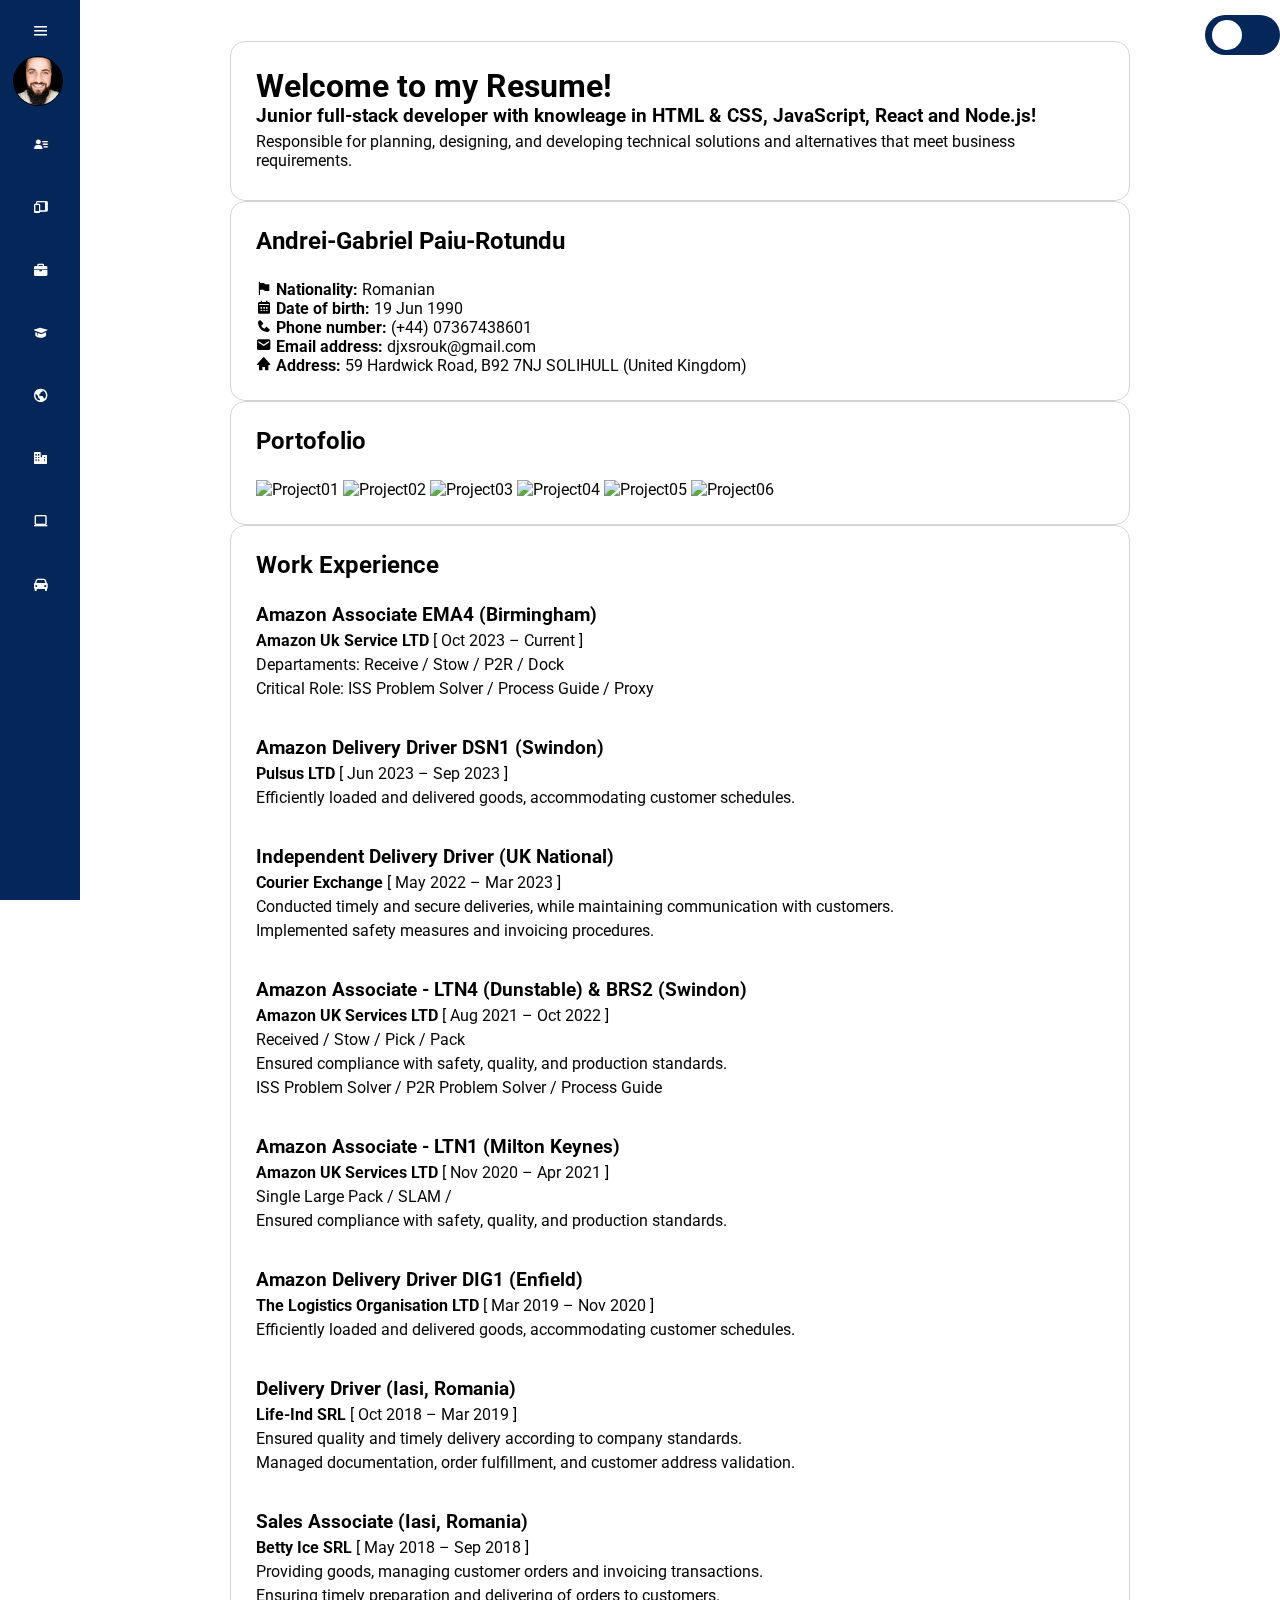
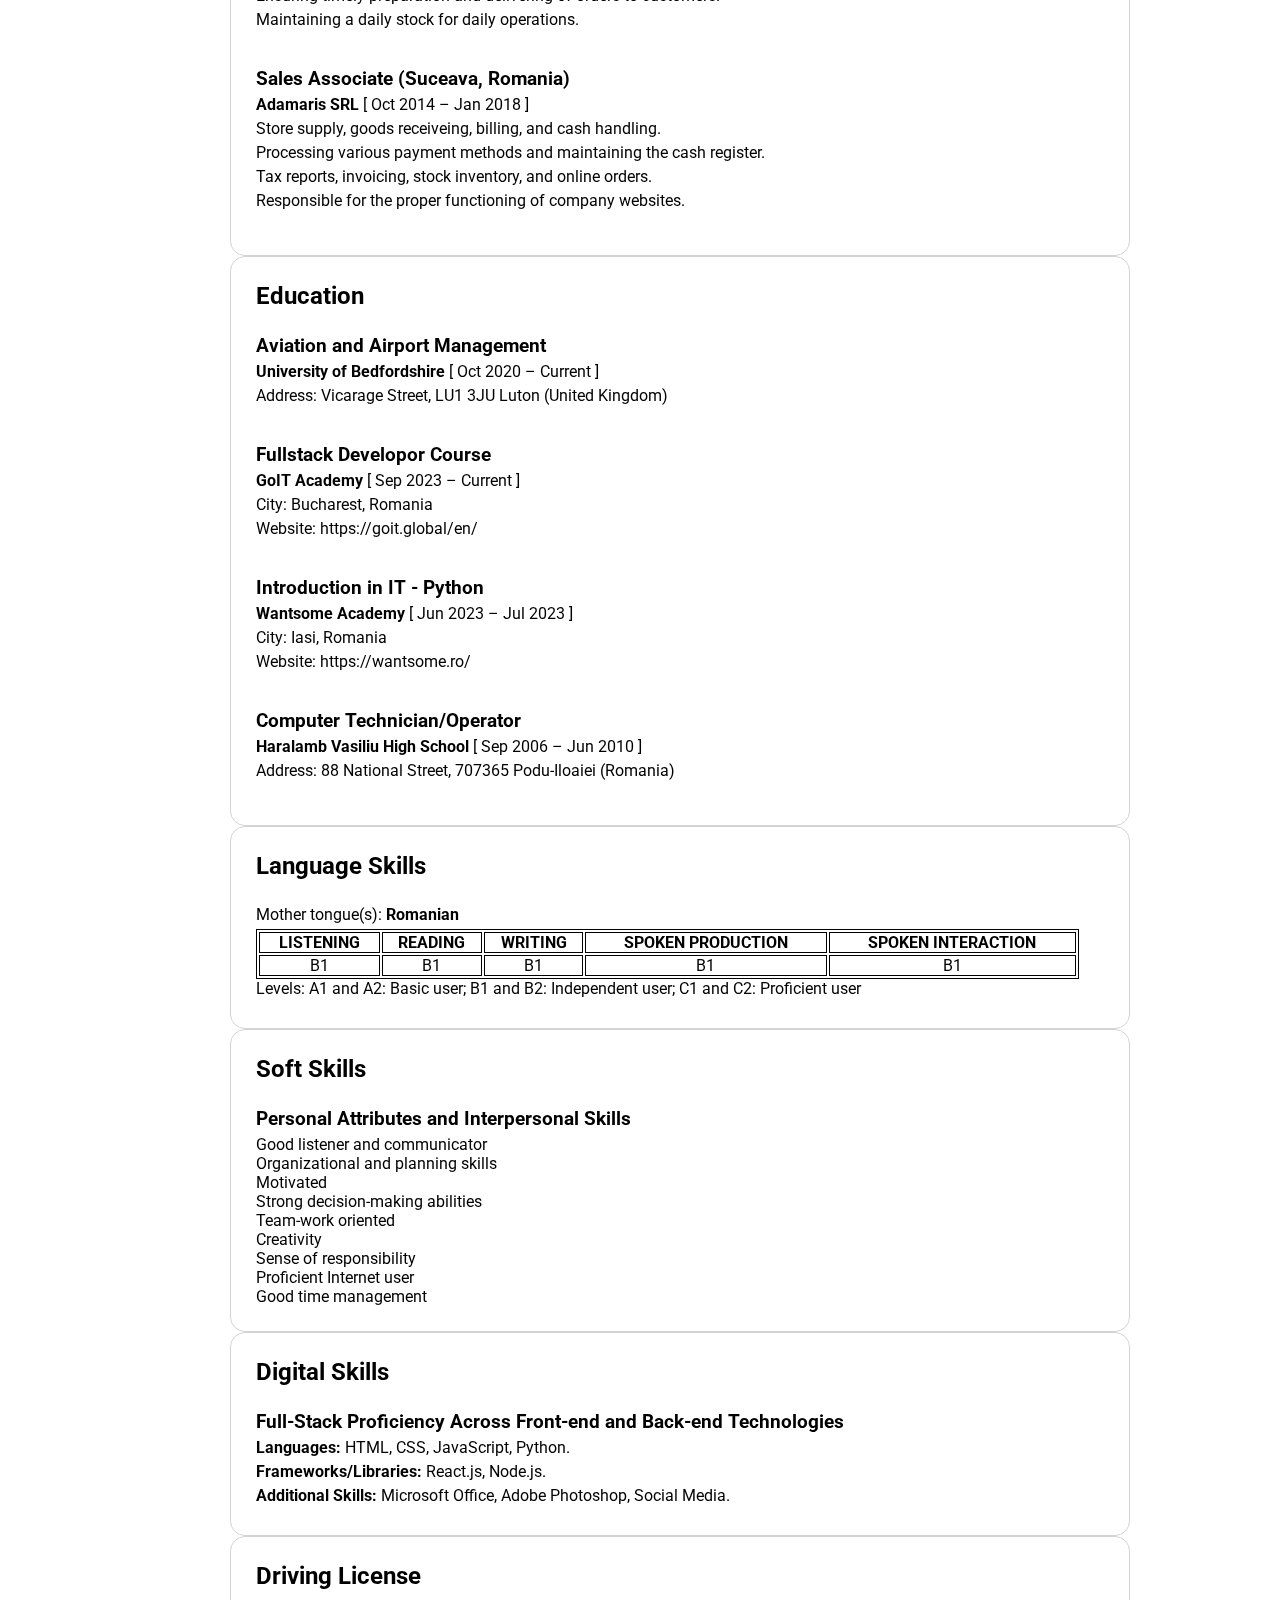
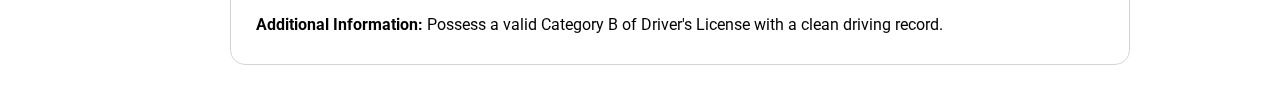
==== index.html @ e992b5bf "update font family" ====
<!DOCTYPE html>
<html lang="en">
  <head>
    <meta charset="UTF-8" />
    <meta name="viewport" content="width=device-width, initial-scale=1.0" />
    <title>Resume</title>
    <link rel="preconnect" href="https://fonts.googleapis.com">
    <link rel="preconnect" href="https://fonts.gstatic.com" crossorigin>
    <link href="https://fonts.googleapis.com/css2?family=Roboto:ital,wght@0,100;0,300;0,400;0,500;0,700;0,900;1,100;1,300;1,400;1,500;1,700;1,900&display=swap" rel="stylesheet">
    <link rel="stylesheet" href="css/style.css" />
    <link
      rel="stylesheet"
      href="https://unpkg.com/boxicons@2.1.4/css/boxicons.min.css"
    />
  </head>
  <body>
    <div class="sidebar">
      <div class="top">
        <div class="logo">
          <i class="bx bxs-registered"></i>
          <span class="bold">Resume</span>
        </div>
        <i class="bx bx-menu" id="btn"></i>
      </div>
      <div class="user">
        <img src="img/user.JPG" alt="userimage" class="user-img" />
        <span class="user-detail">
          <p class="bold">Andrei-Gabriel</p>
          <p class="bold">Paiu-Rotundu</p>
          <p>Fullstack Junior</p>
        </span>
      </div>
      <ul>
        <li>
          <a href="#">
            <i class="bx bxs-user-detail"></i>
            <span class="nav-item">About me</span>
          </a>
          <span class="tooltip">About me</span>
        </li>
        <li>
          <a href="#">
            <i class="bx bxs-devices"></i>
            <span class="nav-item">Projects</span>
          </a>
          <span class="tooltip">Projects</span>
        </li>
        <li>
          <a href="#">
            <i class="bx bxs-briefcase"></i>
            <span class="nav-item">Work Experience</span>
          </a>
          <span class="tooltip">Work Experience</span>
        </li>
        <li>
          <a href="#">
            <i class="bx bxs-graduation"></i>
            <span class="nav-item">Education</span>
          </a>
          <span class="tooltip">Education</span>
        </li>
        <li>
          <a href="#">
            <i class="bx bx-world"></i>
            <span class="nav-item">Language Skills</span>
          </a>
          <span class="tooltip">Language Skills</span>
        </li>
        <li>
          <a href="#">
            <i class="bx bxs-business"></i>
            <span class="nav-item">Soft Skills</span>
          </a>
          <span class="tooltip">Soft Skills</span>
        </li>
        <li>
          <a href="#">
            <i class="bx bx-laptop"></i>
            <span class="nav-item">Digital Skills</span>
          </a>
          <span class="tooltip">Digital Skills</span>
        </li>
        <li>
          <a href="#">
            <i class="bx bxs-car"></i>
            <span class="nav-item">Driving License</span>
          </a>
          <span class="tooltip">Driving License</span>
        </li>
      </ul>
    </div>
    <div class="main-content">
      <div class="container">
        <input type="checkbox" id="toggle" />
        <div class="chld-container">
          <h1>Welcome to my Resume!</h1>
          <h3>
            Junior full-stack developer with knowleage in HTML & CSS,
            JavaScript, React and Node.js!
          </h3>
          <p>
            Responsible for planning, designing, and developing technical
            solutions and alternatives that meet business requirements.
          </p>
        </div>
        <div class="chld-container">
          <h2>Andrei-Gabriel Paiu-Rotundu</h2>
          <ul>
            <li>
              <i class="bx bxs-flag-alt"></i>
              <span><strong>Nationality:</strong> Romanian</span>
            </li>
            <li>
              <i class="bx bxs-calendar"></i>
              <span><strong>Date of birth:</strong> 19 Jun 1990</span>
            </li>
            <li>
              <i class="bx bxs-phone"></i>
              <span><strong>Phone number:</strong> (+44) 07367438601</span>
            </li>
            <li>
              <i class="bx bxs-envelope"></i>
              <span><strong>Email address:</strong> djxsrouk@gmail.com</span>
            </li>
            <li>
              <i class="bx bxs-home"></i>
              <span>
                <strong>Address:</strong> 59 Hardwick Road, B92 7NJ SOLIHULL
                (United Kingdom)
              </span>
            </li>
          </ul>
        </div>
        <div class="chld-container">
          <h2>Portofolio</h2>
          <img src="" alt="Project01" />
          <img src="" alt="Project02" />
          <img src="" alt="Project03" />
          <img src="" alt="Project04" />
          <img src="" alt="Project05" />
          <img src="" alt="Project06" />
        </div>
        <div class="chld-container">
          <h2>Work Experience</h2>
          <div>
            <h3>Amazon Associate EMA4 (Birmingham)</h3>
            <p><strong>Amazon Uk Service LTD</strong> [ Oct 2023 – Current ]</p>
            <p>Departaments: Receive / Stow / P2R / Dock</p>
            <p>Critical Role: ISS Problem Solver / Process Guide / Proxy</p>
            <br />
          </div>
          <div>
            <h3>Amazon Delivery Driver DSN1 (Swindon)</h3>
            <p><strong>Pulsus LTD</strong> [ Jun 2023 – Sep 2023 ]</p>
            <p>
              Efficiently loaded and delivered goods, accommodating customer
              schedules.
            </p>
            <br />
          </div>
          <div>
            <h3>Independent Delivery Driver (UK National)</h3>
            <p><strong>Courier Exchange</strong> [ May 2022 – Mar 2023 ]</p>
            <p>
              Conducted timely and secure deliveries, while maintaining
              communication with customers.
            </p>
            <p>Implemented safety measures and invoicing procedures.</p>
            <br />
          </div>
          <div>
            <h3>Amazon Associate - LTN4 (Dunstable) & BRS2 (Swindon)</h3>
            <p>
              <strong>Amazon UK Services LTD</strong> [ Aug 2021 – Oct 2022 ]
            </p>
            <p>Received / Stow / Pick / Pack</p>
            <p>
              Ensured compliance with safety, quality, and production standards.
            </p>
            <p>ISS Problem Solver / P2R Problem Solver / Process Guide</p>
            <br />
          </div>
          <div>
            <h3>Amazon Associate - LTN1 (Milton Keynes)</h3>
            <p>
              <strong>Amazon UK Services LTD</strong> [ Nov 2020 – Apr 2021 ]
            </p>
            <p>Single Large Pack / SLAM /</p>
            <p>
              Ensured compliance with safety, quality, and production standards.
            </p>
            <br />
          </div>
          <div>
            <h3>Amazon Delivery Driver DIG1 (Enfield)</h3>
            <p>
              <strong>The Logistics Organisation LTD</strong> [ Mar 2019 – Nov
              2020 ]
            </p>
            <p>
              Efficiently loaded and delivered goods, accommodating customer
              schedules.
            </p>
            <br />
          </div>
          <div>
            <h3>Delivery Driver (Iasi, Romania)</h3>
            <p><strong>Life-Ind SRL</strong> [ Oct 2018 – Mar 2019 ]</p>
            <p>
              Ensured quality and timely delivery according to company
              standards.
            </p>
            <p>
              Managed documentation, order fulfillment, and customer address
              validation.
            </p>
            <br />
          </div>
          <div>
            <h3>Sales Associate (Iasi, Romania)</h3>
            <p><strong>Betty Ice SRL</strong> [ May 2018 – Sep 2018 ]</p>
            <p>
              Providing goods, managing customer orders and invoicing
              transactions.
            </p>
            <p>
              Ensuring timely preparation and delivering of orders to customers.
            </p>
            <p>Maintaining a daily stock for daily operations.</p>
            <br />
          </div>
          <div>
            <h3>Sales Associate (Suceava, Romania)</h3>
            <p><strong>Adamaris SRL</strong> [ Oct 2014 – Jan 2018 ]</p>
            <p>Store supply, goods receiveing, billing, and cash handling.</p>
            <p>
              Processing various payment methods and maintaining the cash
              register.
            </p>
            <p>Tax reports, invoicing, stock inventory, and online orders.</p>
            <p>Responsible for the proper functioning of company websites.</p>
          </div>
        </div>
        <div class="chld-container">
          <h2>Education</h2>
          <div>
            <h3>Aviation and Airport Management</h3>
            <p><strong>University of Bedfordshire</strong> [ Oct 2020 – Current ]</p>
            <p>Address: Vicarage Street, LU1 3JU Luton (United Kingdom)</p>
            <br />
        </div>
        <div>
            <h3>Fullstack Developor Course</h3>
            <p><strong>GoIT Academy</strong> [ Sep 2023 – Current ]</p>
            <p>City: Bucharest, Romania</p>
            <p>Website: https://goit.global/en/ </p>
            <br />
        </div>
        <div>
            <h3>Introduction in IT - Python</h3>
            <p><strong>Wantsome Academy</strong> [ Jun 2023 – Jul 2023 ]</p>
            <p>City: Iasi, Romania</p>
            <p>Website: https://wantsome.ro/ </p>
            <br />
        </div>
        <div>
            <h3>Computer Technician/Operator</h3>
            <p><strong>Haralamb Vasiliu High School</strong> [ Sep 2006 – Jun 2010 ]</p>
            <p>Address: 88 National Street, 707365 Podu-Iloaiei (Romania)</p>
        </div>
      </div>
      <div class="chld-container">
        <h2>Language Skills</h2>
        <p>Mother tongue(s): <strong>Romanian</strong></p>
        <table>
          <tr>
            <th>LISTENING</th>
            <th>READING</th>
            <th>WRITING</th>
            <th>SPOKEN PRODUCTION</th>
            <th>SPOKEN INTERACTION</th>
          </tr>
          <tr>
            <td>B1</td>
            <td>B1</td>
            <td>B1</td>
            <td>B1</td>
            <td>B1</td>
          </tr>
        </table>
        <p>Levels: A1 and A2: Basic user; B1 and B2: Independent user; C1 and C2: Proficient user</p>
      </div>
      <div class="chld-container">
        <h2>Soft Skills</h2>
        <h3>Personal Attributes and Interpersonal Skills</h3>
        <ul>
          <li>Good listener and communicator</li>
          <li>Organizational and planning skills</li>
          <li>Motivated</li>
          <li>Strong decision-making abilities</li>
          <li>Team-work oriented</li>
          <li>Creativity</li>
          <li>Sense of responsibility</li>
          <li>Proficient Internet user</li>
          <li>Good time management</li>
        </ul>
      </div>
      <div class="chld-container">
        <h2>Digital Skills</h2>
        <h3>Full-Stack Proficiency Across Front-end and Back-end Technologies</h3>
        <p><strong>Languages:</strong> HTML, CSS, JavaScript, Python.</p>
        <p><strong>Frameworks/Libraries:</strong> React.js, Node.js.</p>
        <p><strong>Additional Skills:</strong> Microsoft Office, Adobe Photoshop, Social Media.</p>
      </div>
      <div class="chld-container">
        <h2>Driving License</h2>
        <p><strong>Additional Information:</strong> Possess a valid Category B of Driver's License with a clean driving record.</p>
      </div>
    </div>
  </body>
  <script type="text/javascript" src="js/script.js"></script>
</html>
---- css/style.css ----
* {
    margin: 0;
    padding: 0;
    box-sizing: border-box;
    font-family: "Roboto", sans-serif;
}

body {
    background-color: #FFF;
}

#toggle {
    top: 15px;
    -webkit-appearance: none;
    appearance: none;
    height: 40px;
    width: 75px;
    background-color:#052659;
    position: absolute;
    right: 0;
    border-radius: 20px;
    outline: none;
    cursor: pointer;
}

#toggle:after {
    content: "";
    position: absolute;
    height: 30px;
    width: 30px;
    background-color: #FFF;
    top: 5px;
    left: 7px;
    border-radius: 50%;
}

.dark-theme {
    background-color: #021024;
    color: #052659;
}

.dark-theme #toggle {
    background-color:#FFF;
    color: #FFF;
}

.dark-theme #toggle:after {
    background-color: transparent;
    box-shadow: 10px 10px #021024;
    top: -4px;
    left: 30px;
}

.dark-theme .main-content {
    background-color: #021024;
    color: #FFF;
}

.user-img {
    width: 50px;
    height: 50px;
    border-radius: 100%;
    border: 1px solid #000;
}

.user-detail {
    display: flex;
    margin: 0;
    padding: 0;
}

.sidebar.active .user-detail {
    display:inline;
}


.sidebar {
    position: fixed;
    top: 0;
    left: 0;
    height: 100vh;
    width: 80px;
    background-color: #052659;
    padding: .4rem .8rem;
    transition: all 0.5s ease;
}

.sidebar.active~.main-content {
    left: 250px;
    width: calc(100% - 250px);
}

.sidebar.active {
    width: 250px;
}

.sidebar #btn {
    position: absolute;
    color: #FFF;
    top: .4rem;
    left: 50%;
    font-size: 1.2rem;
    line-height: 50px;
    transform: translateX(-50%);
    cursor: pointer;
}

.sidebar.active #btn {
    left: 90%;
}

.sidebar .top .logo {
    color: #FFF;
    display: flex;
    height: 50px;
    width: 100%;
    align-items: center;
    pointer-events: none;
    opacity: 0;
}

.sidebar.active .top .logo {
    opacity: 1;
}

.top .logo {
    font-size: 2rem;
    margin-right: 5px;
}

.user {
    display: flex;
    opacity: 1;
    margin-left: 1rem 0;
}

.user p {
    color: #FFF;
    opacity: 1;
    margin-left: 1rem;
}

.user-details {
    position: relative;
}

.bold {
    font-weight: 700;
}

.sidebar p {
    opacity: 0;
}

.sidebar.active p {
    opacity: 1;
}

.sidebar ul li {
    position: relative;
    list-style-type: none;
    height: 50px;
    width: 90%;
    margin: 0.8rem auto;
}

.sidebar ul li a {
    color: #FFF;
    display: flex;
    align-items: center;
    text-decoration: none;
    border-radius: 0.8rem;
}

.sidebar ul li a:hover {
    background-color: #FFF;
    color: #052659;
}

.sidebar ul li a i {
    min-width: 50px;
    text-align: center;
    height: 50px;
    border-radius: 12px;
    line-height: 50px;
}

.sidebar .nav-item {
    opacity: 0;
}

.sidebar.active .nav-item {
    opacity: 1;
}

.sidebar ul li .tooltip {
    position: absolute;
    top: 50%;
    transform: translate(80px, -50%);
    box-shadow: 0 0.5rem 0.8rem rgb(0, 0, 0, 0.2);
    border-radius: .6rem;
    padding: .4rem 1.2rem;
    line-height: 2rem;
    white-space: nowrap;
    z-index: 20;
    opacity: 0;
    text-align: left;
}

.sidebar ul li:hover .tooltip {
    opacity: 1;
    color: #000;
}

.dark-theme .sidebar ul li:hover .tooltip {
    opacity: 1;
    color: #FFF;
}

.sidebar.active ul li .tooltip {
    display: none;
}

.main-content {
    position: relative;
    
    min-height: 100vh;
    top: 0;
    left: 80px;
    transition: all 0.5s ease;
    width: calc(100% - 80px);
    padding: 1rem;
    color: #000;
}

.container {
    padding: 25px;    
}

.chld-container {
    border: 1px solid lightgray;
    border-radius: 15px;
    width: 900px;
    padding: 25px;
    margin: 0 auto;
}

.chld-container h2 {
    padding-bottom: 25px;
}

.chld-container h3 {
    padding-bottom: 5px;
}

.chld-container div {
    padding-bottom: 15px;
}

.chld-container p {
    padding-bottom: 5px;
}

table,
th,
td {
    border: 1px solid #000;
    width: calc(100% - 25px);
    text-align: center;
}

ul {
    list-style-type: none;
}
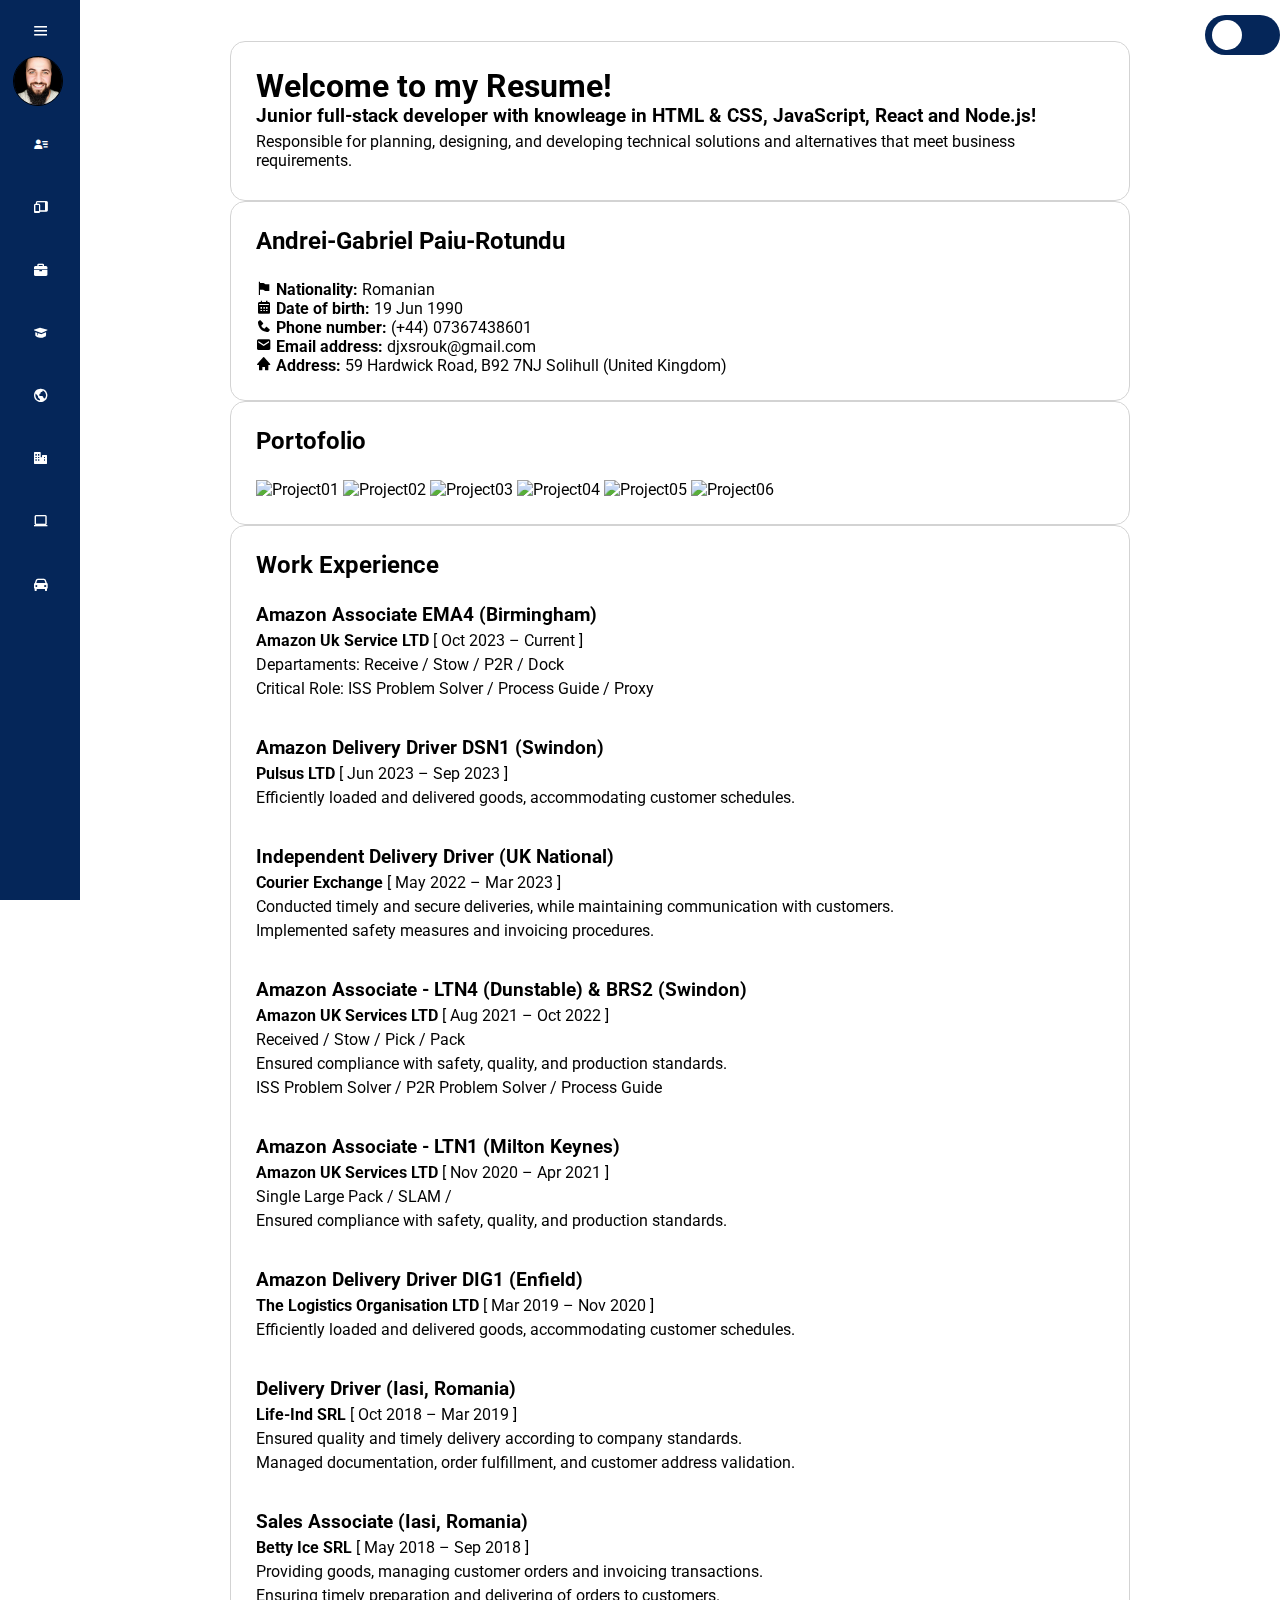
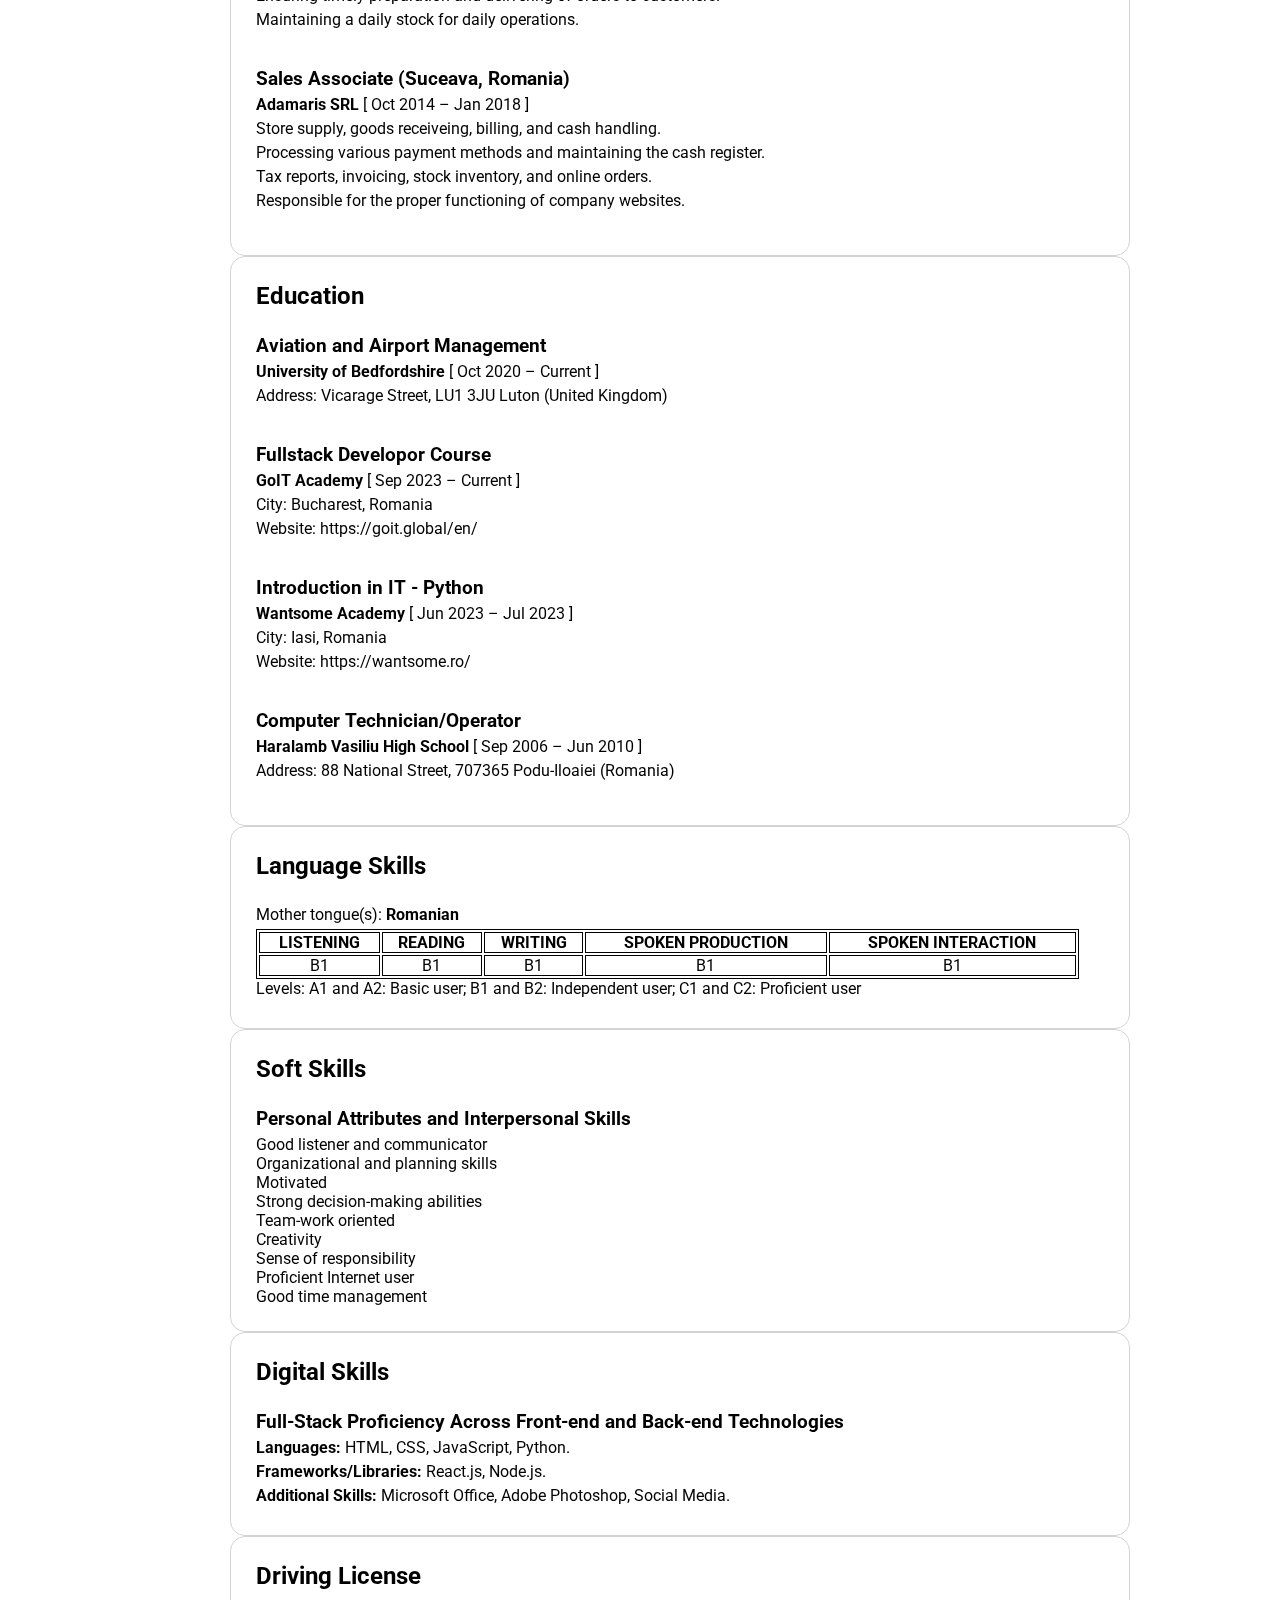
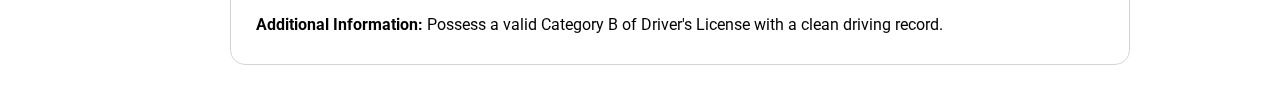
==== commit 34529eee: "update hometown" ====
--- a/index.html
+++ b/index.html
@@ -125,7 +125,7 @@
             <li>
               <i class="bx bxs-home"></i>
               <span>
-                <strong>Address:</strong> 59 Hardwick Road, B92 7NJ SOLIHULL
+                <strong>Address:</strong> 59 Hardwick Road, B92 7NJ Solihull
                 (United Kingdom)
               </span>
             </li>
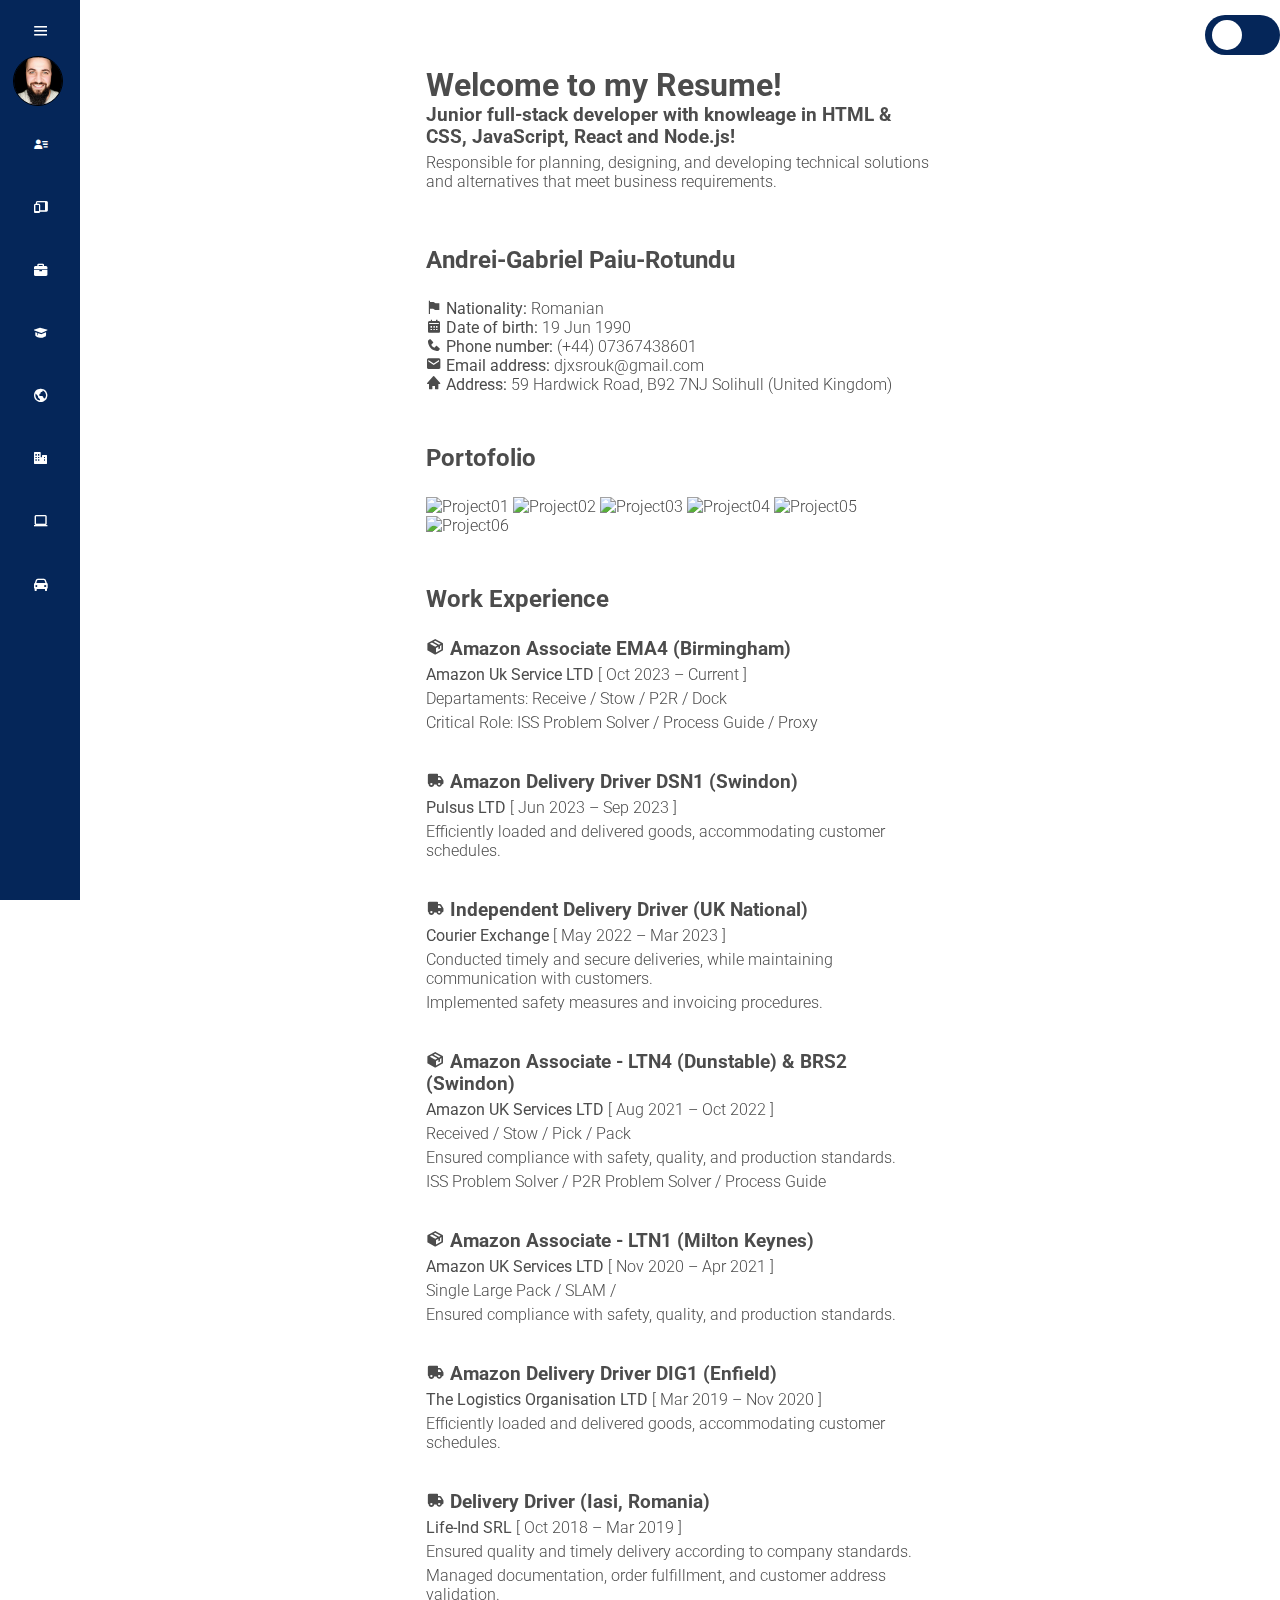
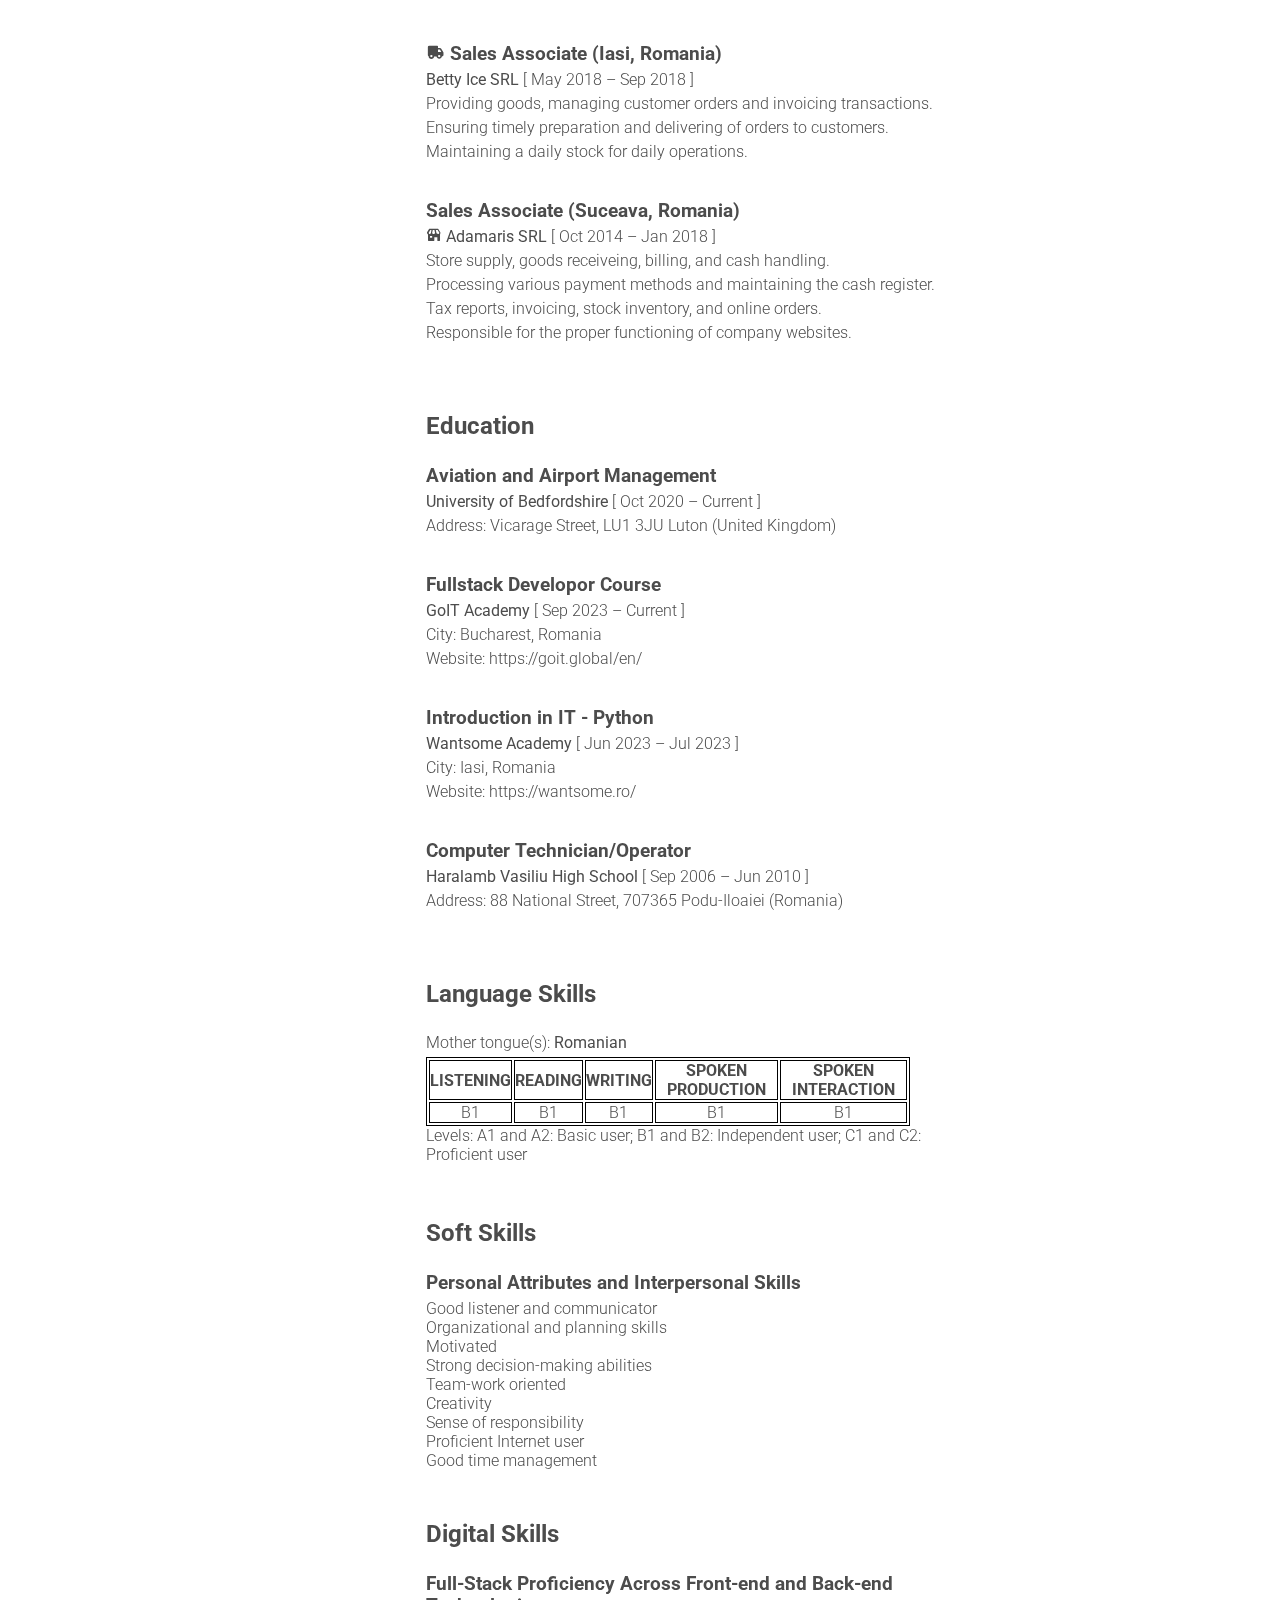
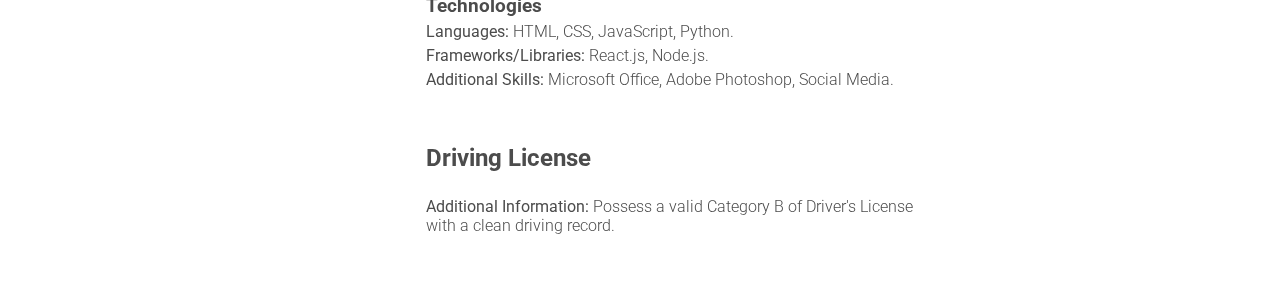
==== commit 6bcb60e0: "update index + css" ====
--- a/index.html
+++ b/index.html
@@ -143,14 +143,14 @@
         <div class="chld-container">
           <h2>Work Experience</h2>
           <div>
-            <h3>Amazon Associate EMA4 (Birmingham)</h3>
+            <h3><i class='bx bxs-package'></i> Amazon Associate EMA4 (Birmingham)</h3>
             <p><strong>Amazon Uk Service LTD</strong> [ Oct 2023 – Current ]</p>
             <p>Departaments: Receive / Stow / P2R / Dock</p>
             <p>Critical Role: ISS Problem Solver / Process Guide / Proxy</p>
             <br />
           </div>
           <div>
-            <h3>Amazon Delivery Driver DSN1 (Swindon)</h3>
+            <h3><i class='bx bxs-truck' ></i> Amazon Delivery Driver DSN1 (Swindon)</h3>
             <p><strong>Pulsus LTD</strong> [ Jun 2023 – Sep 2023 ]</p>
             <p>
               Efficiently loaded and delivered goods, accommodating customer
@@ -159,7 +159,7 @@
             <br />
           </div>
           <div>
-            <h3>Independent Delivery Driver (UK National)</h3>
+            <h3><i class='bx bxs-truck' ></i> Independent Delivery Driver (UK National)</h3>
             <p><strong>Courier Exchange</strong> [ May 2022 – Mar 2023 ]</p>
             <p>
               Conducted timely and secure deliveries, while maintaining
@@ -169,7 +169,7 @@
             <br />
           </div>
           <div>
-            <h3>Amazon Associate - LTN4 (Dunstable) & BRS2 (Swindon)</h3>
+            <h3><i class='bx bxs-package'></i> Amazon Associate - LTN4 (Dunstable) & BRS2 (Swindon)</h3>
             <p>
               <strong>Amazon UK Services LTD</strong> [ Aug 2021 – Oct 2022 ]
             </p>
@@ -181,7 +181,7 @@
             <br />
           </div>
           <div>
-            <h3>Amazon Associate - LTN1 (Milton Keynes)</h3>
+            <h3><i class='bx bxs-package'></i> Amazon Associate - LTN1 (Milton Keynes)</h3>
             <p>
               <strong>Amazon UK Services LTD</strong> [ Nov 2020 – Apr 2021 ]
             </p>
@@ -192,7 +192,7 @@
             <br />
           </div>
           <div>
-            <h3>Amazon Delivery Driver DIG1 (Enfield)</h3>
+            <h3><i class='bx bxs-truck' ></i> Amazon Delivery Driver DIG1 (Enfield)</h3>
             <p>
               <strong>The Logistics Organisation LTD</strong> [ Mar 2019 – Nov
               2020 ]
@@ -204,7 +204,7 @@
             <br />
           </div>
           <div>
-            <h3>Delivery Driver (Iasi, Romania)</h3>
+            <h3><i class='bx bxs-truck' ></i> Delivery Driver (Iasi, Romania)</h3>
             <p><strong>Life-Ind SRL</strong> [ Oct 2018 – Mar 2019 ]</p>
             <p>
               Ensured quality and timely delivery according to company
@@ -217,7 +217,7 @@
             <br />
           </div>
           <div>
-            <h3>Sales Associate (Iasi, Romania)</h3>
+            <h3><i class='bx bxs-truck' ></i> Sales Associate (Iasi, Romania)</h3>
             <p><strong>Betty Ice SRL</strong> [ May 2018 – Sep 2018 ]</p>
             <p>
               Providing goods, managing customer orders and invoicing
@@ -231,7 +231,7 @@
           </div>
           <div>
             <h3>Sales Associate (Suceava, Romania)</h3>
-            <p><strong>Adamaris SRL</strong> [ Oct 2014 – Jan 2018 ]</p>
+            <p><strong><i class='bx bxs-store' ></i> Adamaris SRL</strong> [ Oct 2014 – Jan 2018 ]</p>
             <p>Store supply, goods receiveing, billing, and cash handling.</p>
             <p>
               Processing various payment methods and maintaining the cash
--- a/css/style.css
+++ b/css/style.css
@@ -53,7 +53,7 @@
 
 .dark-theme .main-content {
     background-color: #021024;
-    color: #FFF;
+    color: #b2b2b2;
 }
 
 .user-img {
@@ -223,24 +223,26 @@
 
 .main-content {
     position: relative;
-    
     min-height: 100vh;
     top: 0;
     left: 80px;
     transition: all 0.5s ease;
     width: calc(100% - 80px);
     padding: 1rem;
-    color: #000;
+    color: #4c4c4c;
 }
 
 .container {
     padding: 25px;    
 }
 
+
+
 .chld-container {
-    border: 1px solid lightgray;
+    /* border: 1px solid lightgray; */
     border-radius: 15px;
-    width: 900px;
+    width: calc(100% - 50%);
+    font-weight: 300;
     padding: 25px;
     margin: 0 auto;
 }
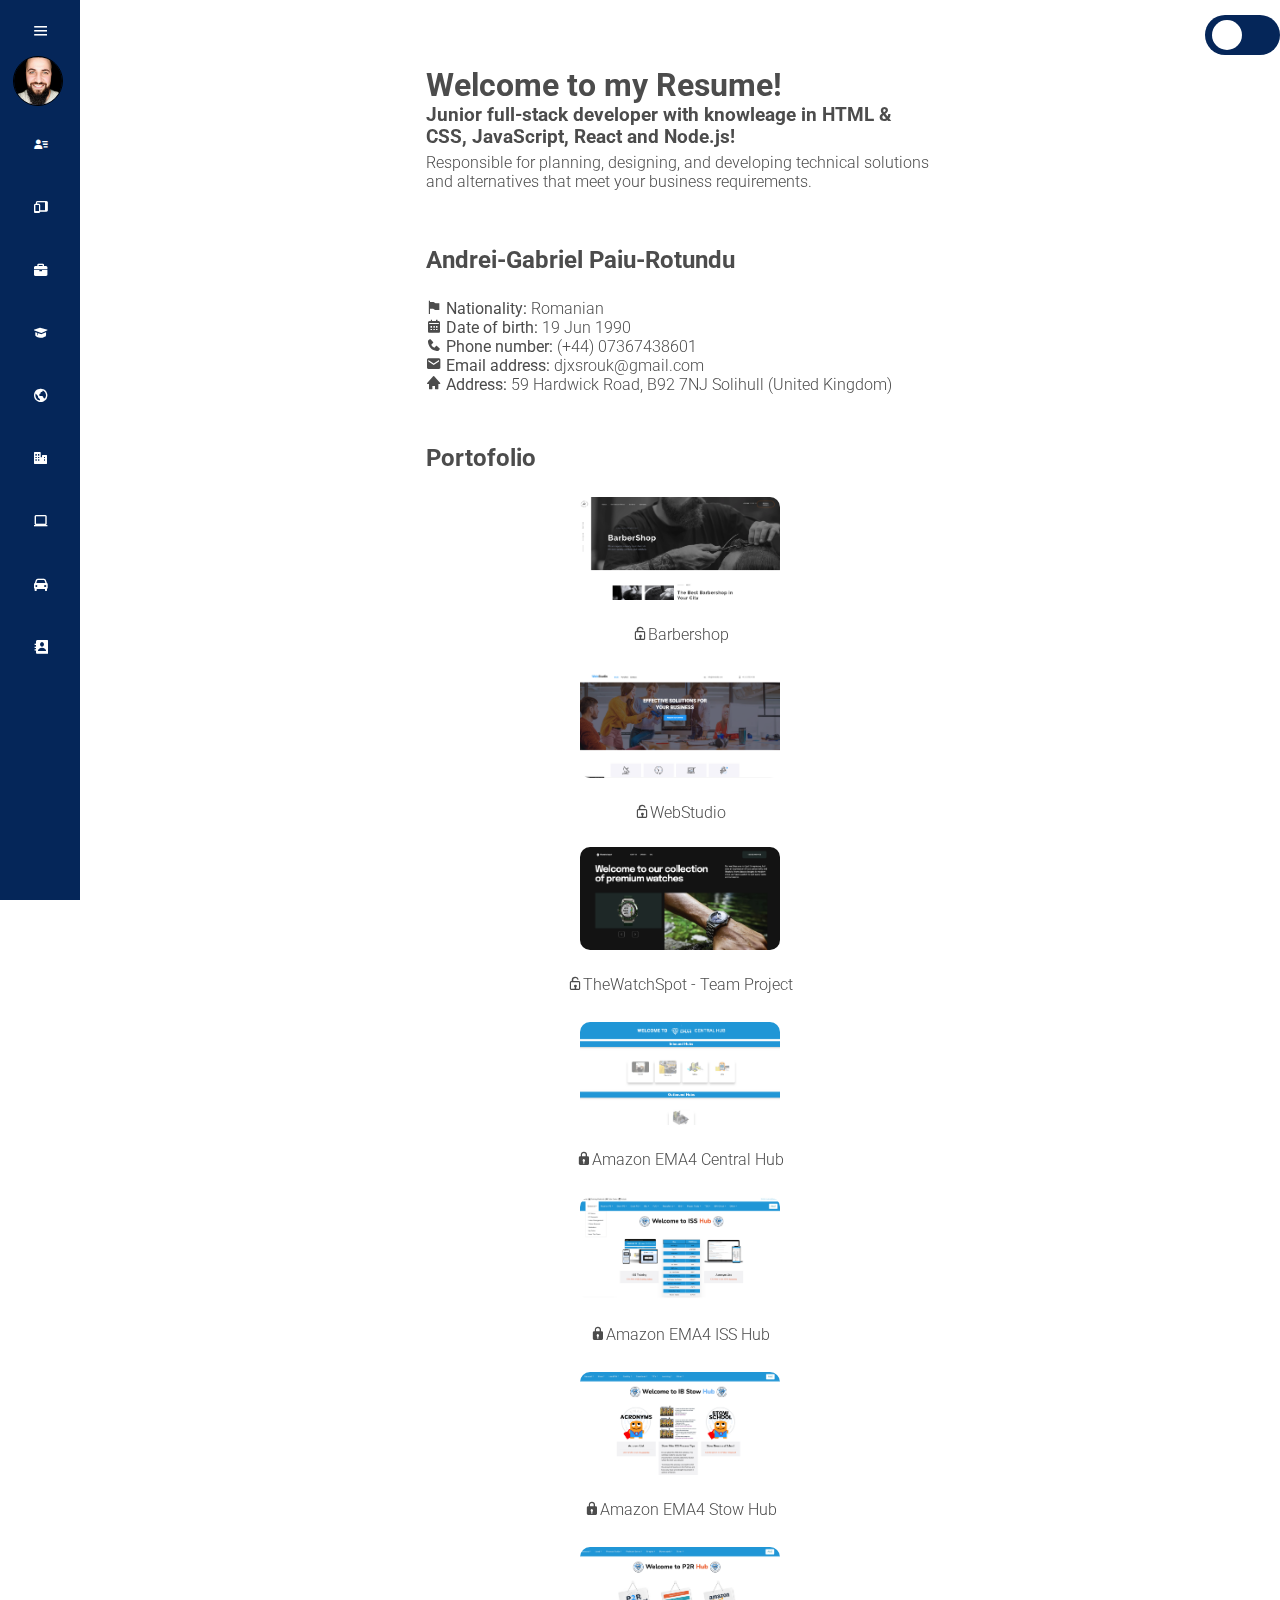
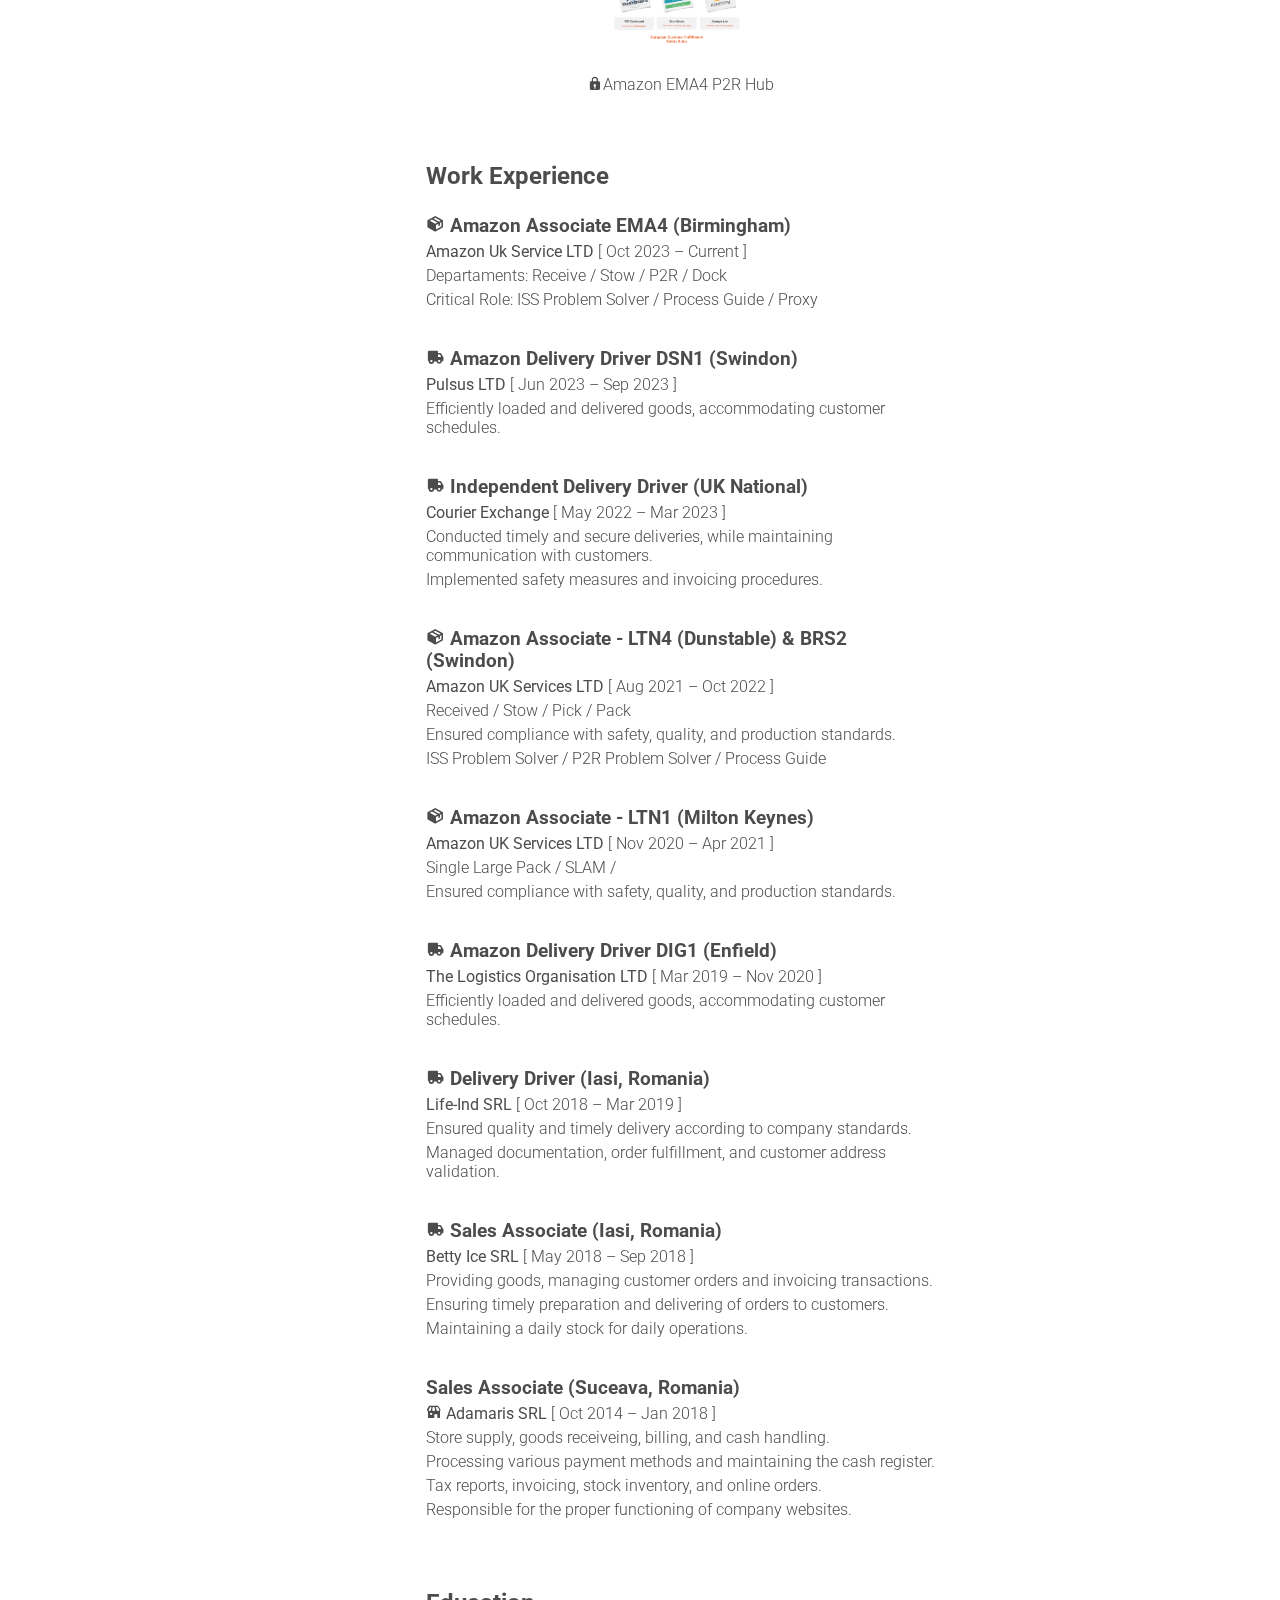
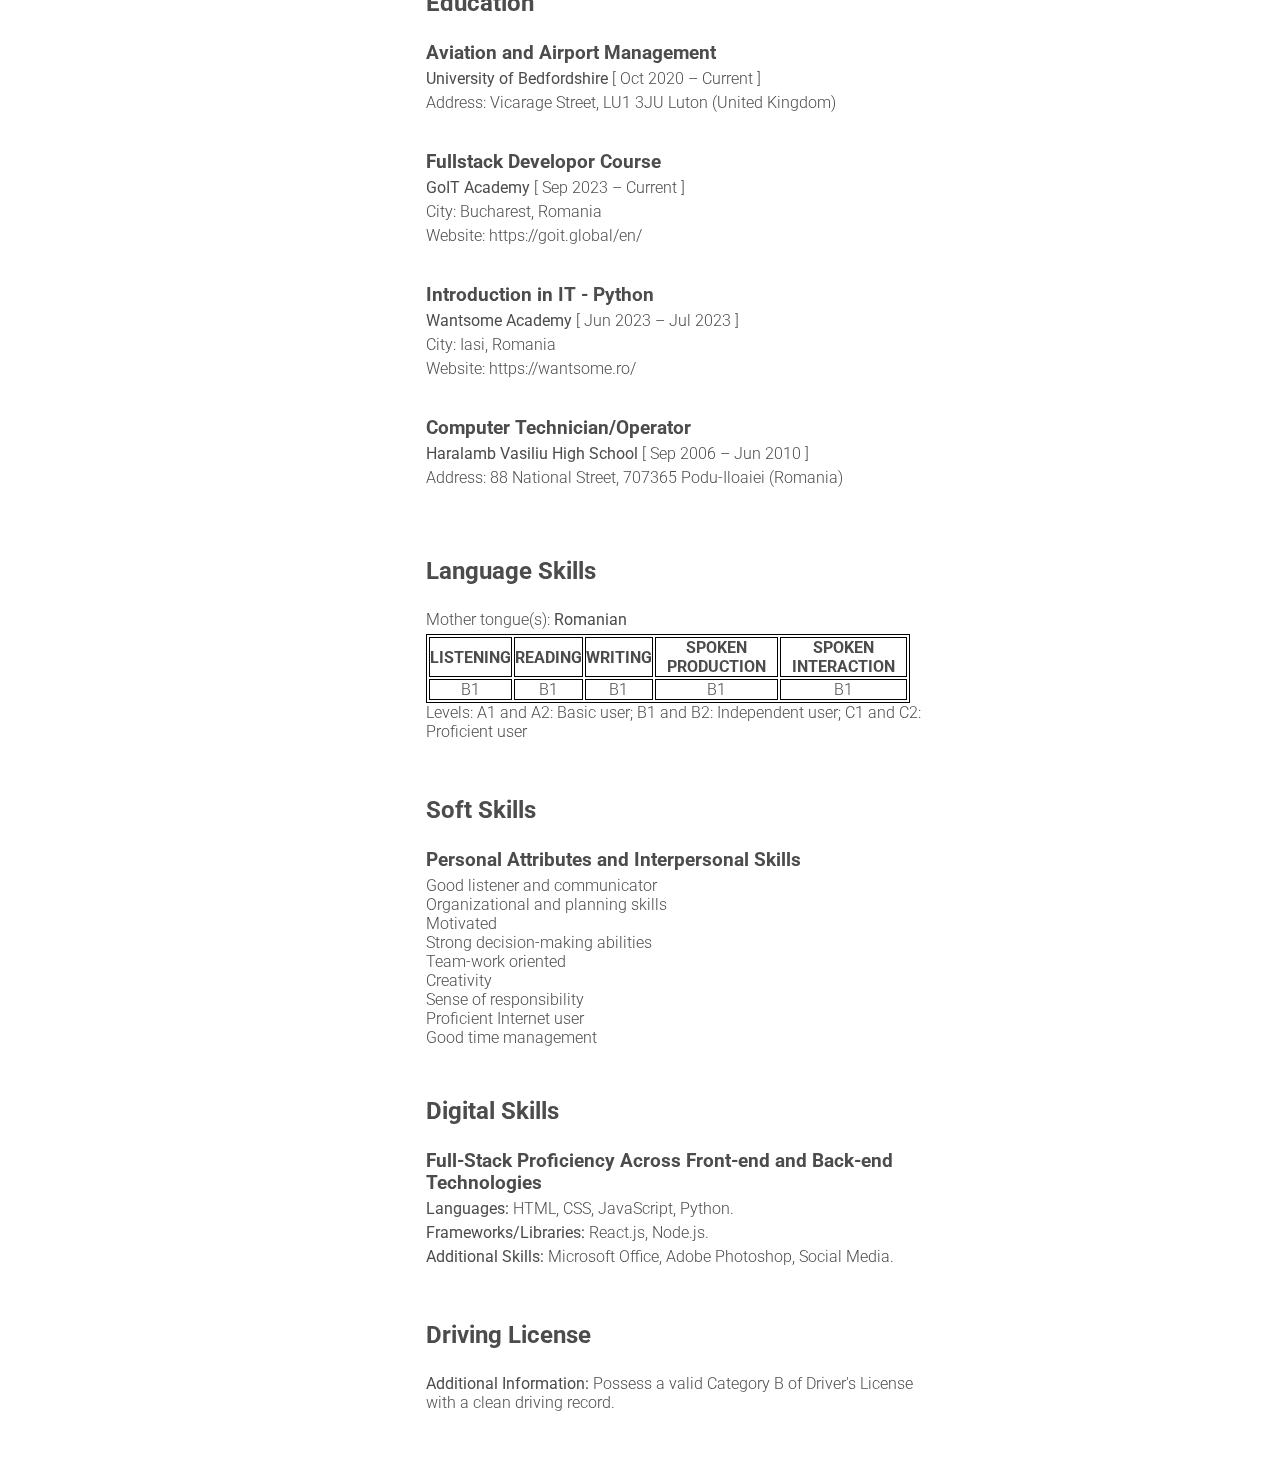
==== commit 6b6993ce: "update projects" ====
--- a/index.html
+++ b/index.html
@@ -32,67 +32,74 @@
       </div>
       <ul>
         <li>
-          <a href="#">
+          <a href="index.html">
             <i class="bx bxs-user-detail"></i>
             <span class="nav-item">About me</span>
           </a>
           <span class="tooltip">About me</span>
         </li>
         <li>
-          <a href="#">
+          <a href="index.html">
             <i class="bx bxs-devices"></i>
             <span class="nav-item">Projects</span>
           </a>
           <span class="tooltip">Projects</span>
         </li>
         <li>
-          <a href="#">
+          <a href="index.html">
             <i class="bx bxs-briefcase"></i>
             <span class="nav-item">Work Experience</span>
           </a>
           <span class="tooltip">Work Experience</span>
         </li>
         <li>
-          <a href="#">
+          <a href="index.html">
             <i class="bx bxs-graduation"></i>
             <span class="nav-item">Education</span>
           </a>
           <span class="tooltip">Education</span>
         </li>
         <li>
-          <a href="#">
+          <a href="index.html">
             <i class="bx bx-world"></i>
             <span class="nav-item">Language Skills</span>
           </a>
           <span class="tooltip">Language Skills</span>
         </li>
         <li>
-          <a href="#">
+          <a href="index.html">
             <i class="bx bxs-business"></i>
             <span class="nav-item">Soft Skills</span>
           </a>
           <span class="tooltip">Soft Skills</span>
         </li>
         <li>
-          <a href="#">
+          <a href="index.html">
             <i class="bx bx-laptop"></i>
             <span class="nav-item">Digital Skills</span>
           </a>
           <span class="tooltip">Digital Skills</span>
         </li>
         <li>
-          <a href="#">
+          <a href="index.html">
             <i class="bx bxs-car"></i>
             <span class="nav-item">Driving License</span>
           </a>
           <span class="tooltip">Driving License</span>
+        </li>
+        <li>
+          <a href="contact.html">
+            <i class="bx bxs-contact"></i>
+            <span class="nav-item">Contact</span>
+          </a>
+          <span class="tooltip">Contact</span>
         </li>
       </ul>
     </div>
     <div class="main-content">
       <div class="container">
         <input type="checkbox" id="toggle" />
-        <div class="chld-container">
+        <div class="chld-container main-title">
           <h1>Welcome to my Resume!</h1>
           <h3>
             Junior full-stack developer with knowleage in HTML & CSS,
@@ -100,10 +107,10 @@
           </h3>
           <p>
             Responsible for planning, designing, and developing technical
-            solutions and alternatives that meet business requirements.
+            solutions and alternatives that meet your business requirements.
           </p>
         </div>
-        <div class="chld-container">
+        <div class="chld-container user-details">
           <h2>Andrei-Gabriel Paiu-Rotundu</h2>
           <ul>
             <li>
@@ -131,16 +138,40 @@
             </li>
           </ul>
         </div>
-        <div class="chld-container">
+        <div class="chld-container portofolio">
           <h2>Portofolio</h2>
-          <img src="" alt="Project01" />
-          <img src="" alt="Project02" />
-          <img src="" alt="Project03" />
-          <img src="" alt="Project04" />
-          <img src="" alt="Project05" />
-          <img src="" alt="Project06" />
-        </div>
-        <div class="chld-container">
+          <div class="portofolio-container">
+            <div class="card">
+              <img src="./img/barbershop.png" alt="Project02" class="img-project"/>
+              <div class="project-text"><a href="https://djxsrouk.github.io/barbershop/" target="_blank"><i class='bx bx-lock-open' ></i></i>Barbershop</a></div>
+            </div>
+            <div class="card">
+              <img src="./img/webstudio.png" alt="Project" class="img-project"/>
+              <div class="project-text"><a href="https://djxsrouk.github.io/goit-markup-hw-06/" target="_blank"><i class='bx bx-lock-open' ></i>WebStudio</a></div>
+            </div>
+            <div class="card">
+              <img src="./img/thewatchspot.png" alt="Project" class="img-project"/>
+              <div class="project-text"><a href="https://panabogdanc.github.io/parcel-project-team7/" target="_blank"><i class='bx bx-lock-open' ></i>TheWatchSpot - Team Project</a></div>
+            </div>
+            <div class="card">
+              <img src="./img/ema4hub.png" alt="Project" class="img-project"/>
+              <div class="project-text"><i class='bx bxs-lock' ></i>Amazon EMA4 Central Hub</div>
+            </div>
+            <div class="card">
+              <img src="./img/isshub.png" alt="Project" class="img-project"/>
+              <div class="project-text"><i class='bx bxs-lock' ></i>Amazon EMA4 ISS Hub</div>
+            </div>
+            <div class="card">
+              <img src="./img/stowhub.png" alt="Project" class="img-project"/>
+              <div class="project-text"><i class='bx bxs-lock' ></i>Amazon EMA4 Stow Hub</div>
+            </div>
+            <div class="card">
+              <img src="./img/p2rhub.png" alt="Project" class="img-project"/>
+              <div class="project-text"><i class='bx bxs-lock' ></i>Amazon EMA4 P2R Hub</div>
+            </div>
+          </div>
+        </div>
+        <div class="chld-container work-experience">
           <h2>Work Experience</h2>
           <div>
             <h3><i class='bx bxs-package'></i> Amazon Associate EMA4 (Birmingham)</h3>
@@ -241,7 +272,7 @@
             <p>Responsible for the proper functioning of company websites.</p>
           </div>
         </div>
-        <div class="chld-container">
+        <div class="chld-container education">
           <h2>Education</h2>
           <div>
             <h3>Aviation and Airport Management</h3>
@@ -269,7 +300,7 @@
             <p>Address: 88 National Street, 707365 Podu-Iloaiei (Romania)</p>
         </div>
       </div>
-      <div class="chld-container">
+      <div class="chld-container language-skills">
         <h2>Language Skills</h2>
         <p>Mother tongue(s): <strong>Romanian</strong></p>
         <table>
@@ -290,7 +321,7 @@
         </table>
         <p>Levels: A1 and A2: Basic user; B1 and B2: Independent user; C1 and C2: Proficient user</p>
       </div>
-      <div class="chld-container">
+      <div class="chld-container soft-skills">
         <h2>Soft Skills</h2>
         <h3>Personal Attributes and Interpersonal Skills</h3>
         <ul>
@@ -305,14 +336,14 @@
           <li>Good time management</li>
         </ul>
       </div>
-      <div class="chld-container">
+      <div class="chld-container digital-skills">
         <h2>Digital Skills</h2>
         <h3>Full-Stack Proficiency Across Front-end and Back-end Technologies</h3>
         <p><strong>Languages:</strong> HTML, CSS, JavaScript, Python.</p>
         <p><strong>Frameworks/Libraries:</strong> React.js, Node.js.</p>
         <p><strong>Additional Skills:</strong> Microsoft Office, Adobe Photoshop, Social Media.</p>
       </div>
-      <div class="chld-container">
+      <div class="chld-container drivind-license">
         <h2>Driving License</h2>
         <p><strong>Additional Information:</strong> Possess a valid Category B of Driver's License with a clean driving record.</p>
       </div>
--- a/css/style.css
+++ b/css/style.css
@@ -273,4 +273,77 @@
 
 ul {
     list-style-type: none;
-}+}
+
+/* portofolio */
+.portofolio-container {
+    display: flex;
+    flex-wrap: wrap;
+    align-items: center;
+    gap: 25px;
+    justify-content: center;
+    /* overflow: auto;
+    max-height: 500px; */
+}
+
+.card {
+    width: 250px;
+    height: 150px;
+    display: flex;
+    flex-direction: column;
+    align-items: center;
+    /* border: 1px solid #000; */
+}
+
+.project-text {
+    text-align: center;
+    padding-top: 10px;
+    font-weight: 300;
+    padding-top: 25px;
+    margin: 0 auto;
+    
+}
+.card:hover {
+    transition: 0.5s;
+    transform: scale(1.1);
+}
+.portofolio-container:hover > :not(:hover) {
+    transition: 0.5s;
+    opacity: 0.4;
+}
+
+.img-project {
+    width: 200px;
+    height: 150px;
+    border-radius: 10px;
+} 
+
+.card a {
+    text-decoration: none;
+}
+
+.card a:visited {
+    text-decoration: none;
+    color: inherit;
+}
+
+.card a:link {
+    text-decoration: none;
+    color: inherit;
+}
+
+.card a:active {
+    text-decoration: none;
+    color: inherit;
+}
+
+.card a:hover {
+    text-decoration: none;
+    color: inherit;
+}
+
+
+/* .work-experience {
+    overflow: auto;
+    height: 500px;
+} */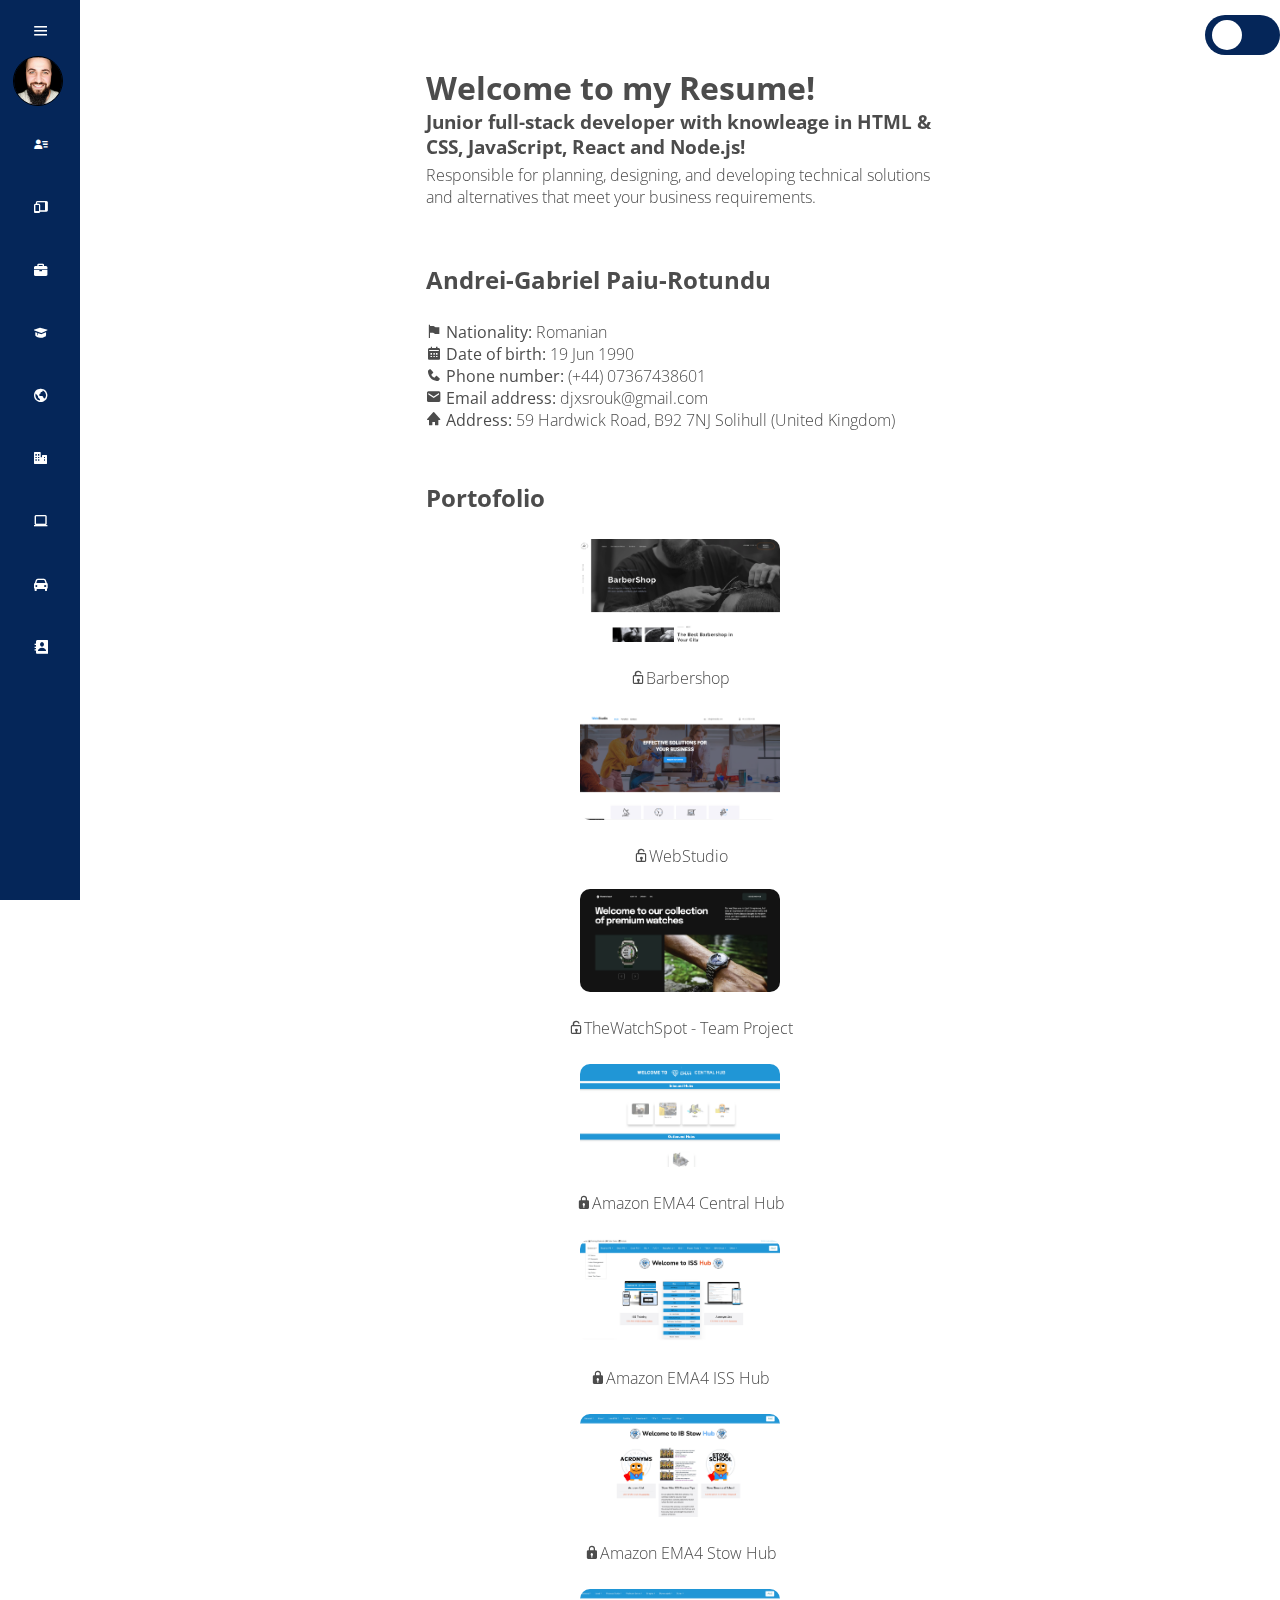
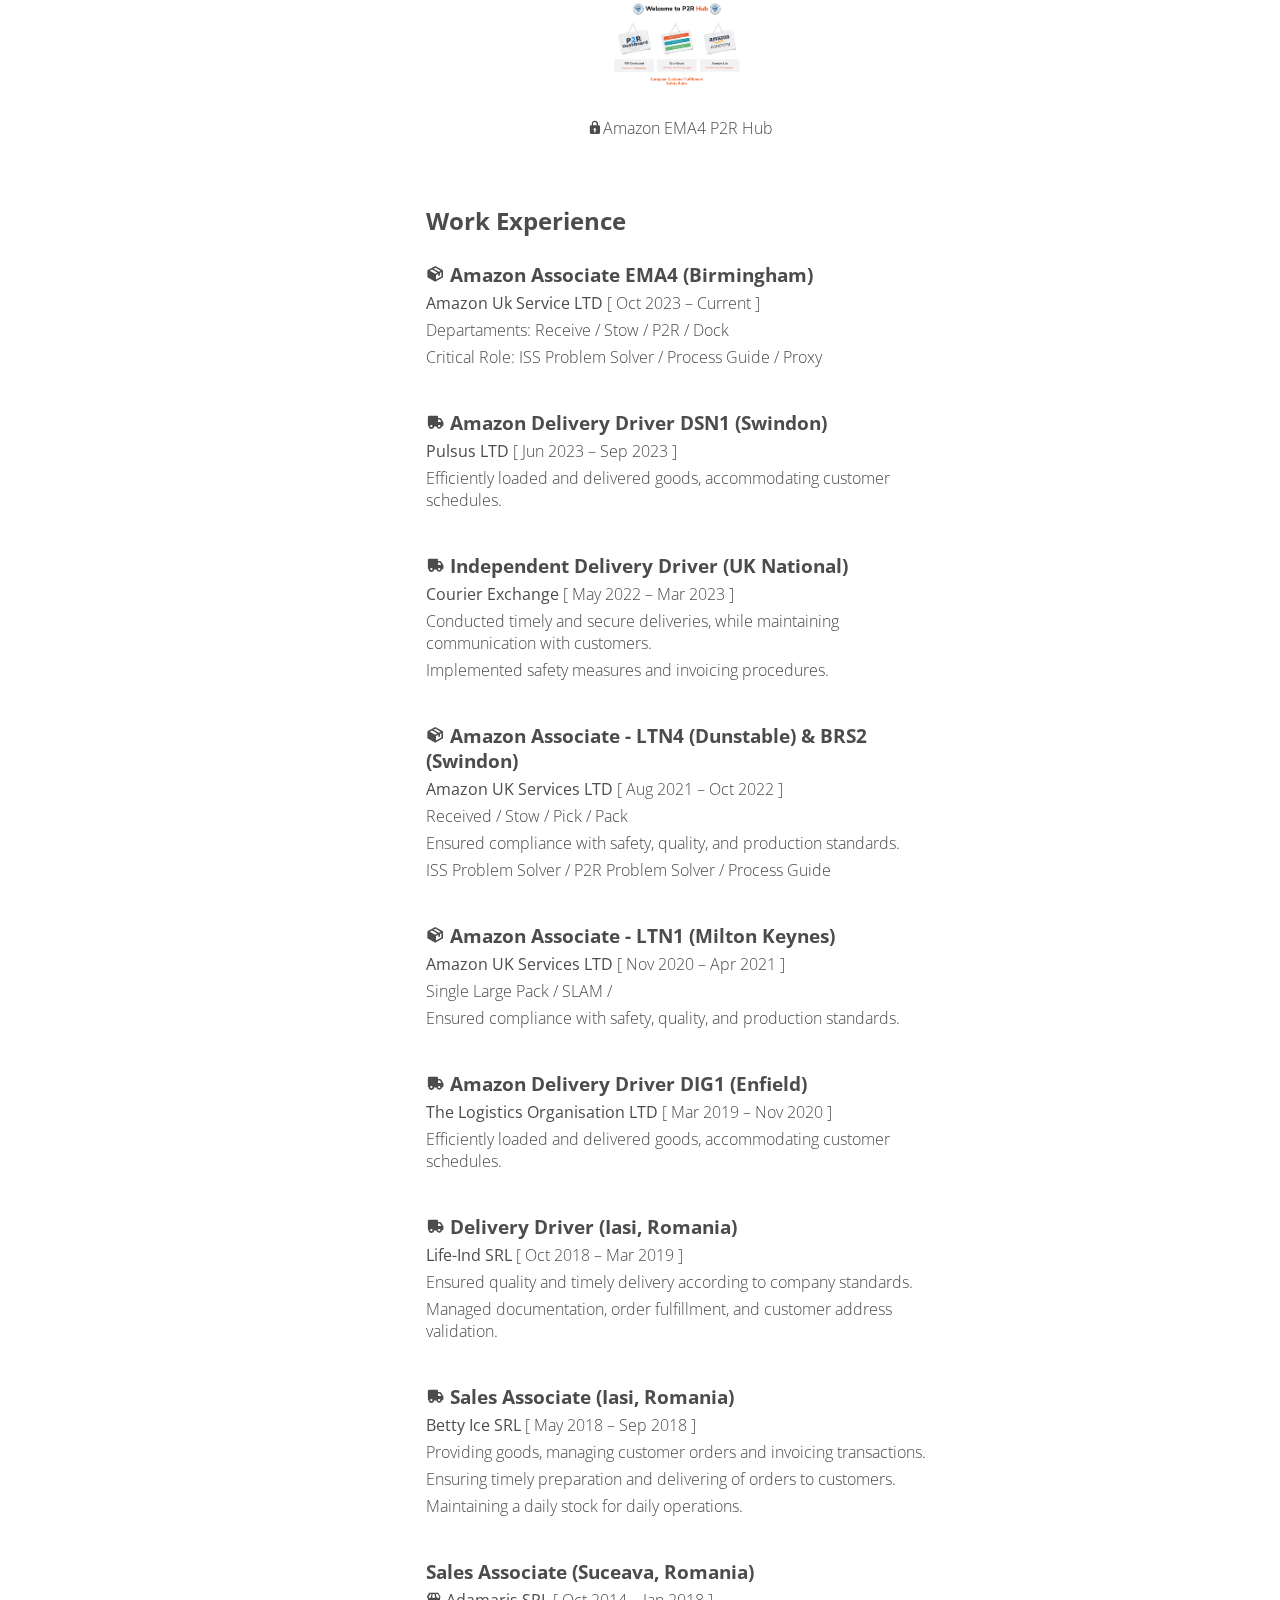
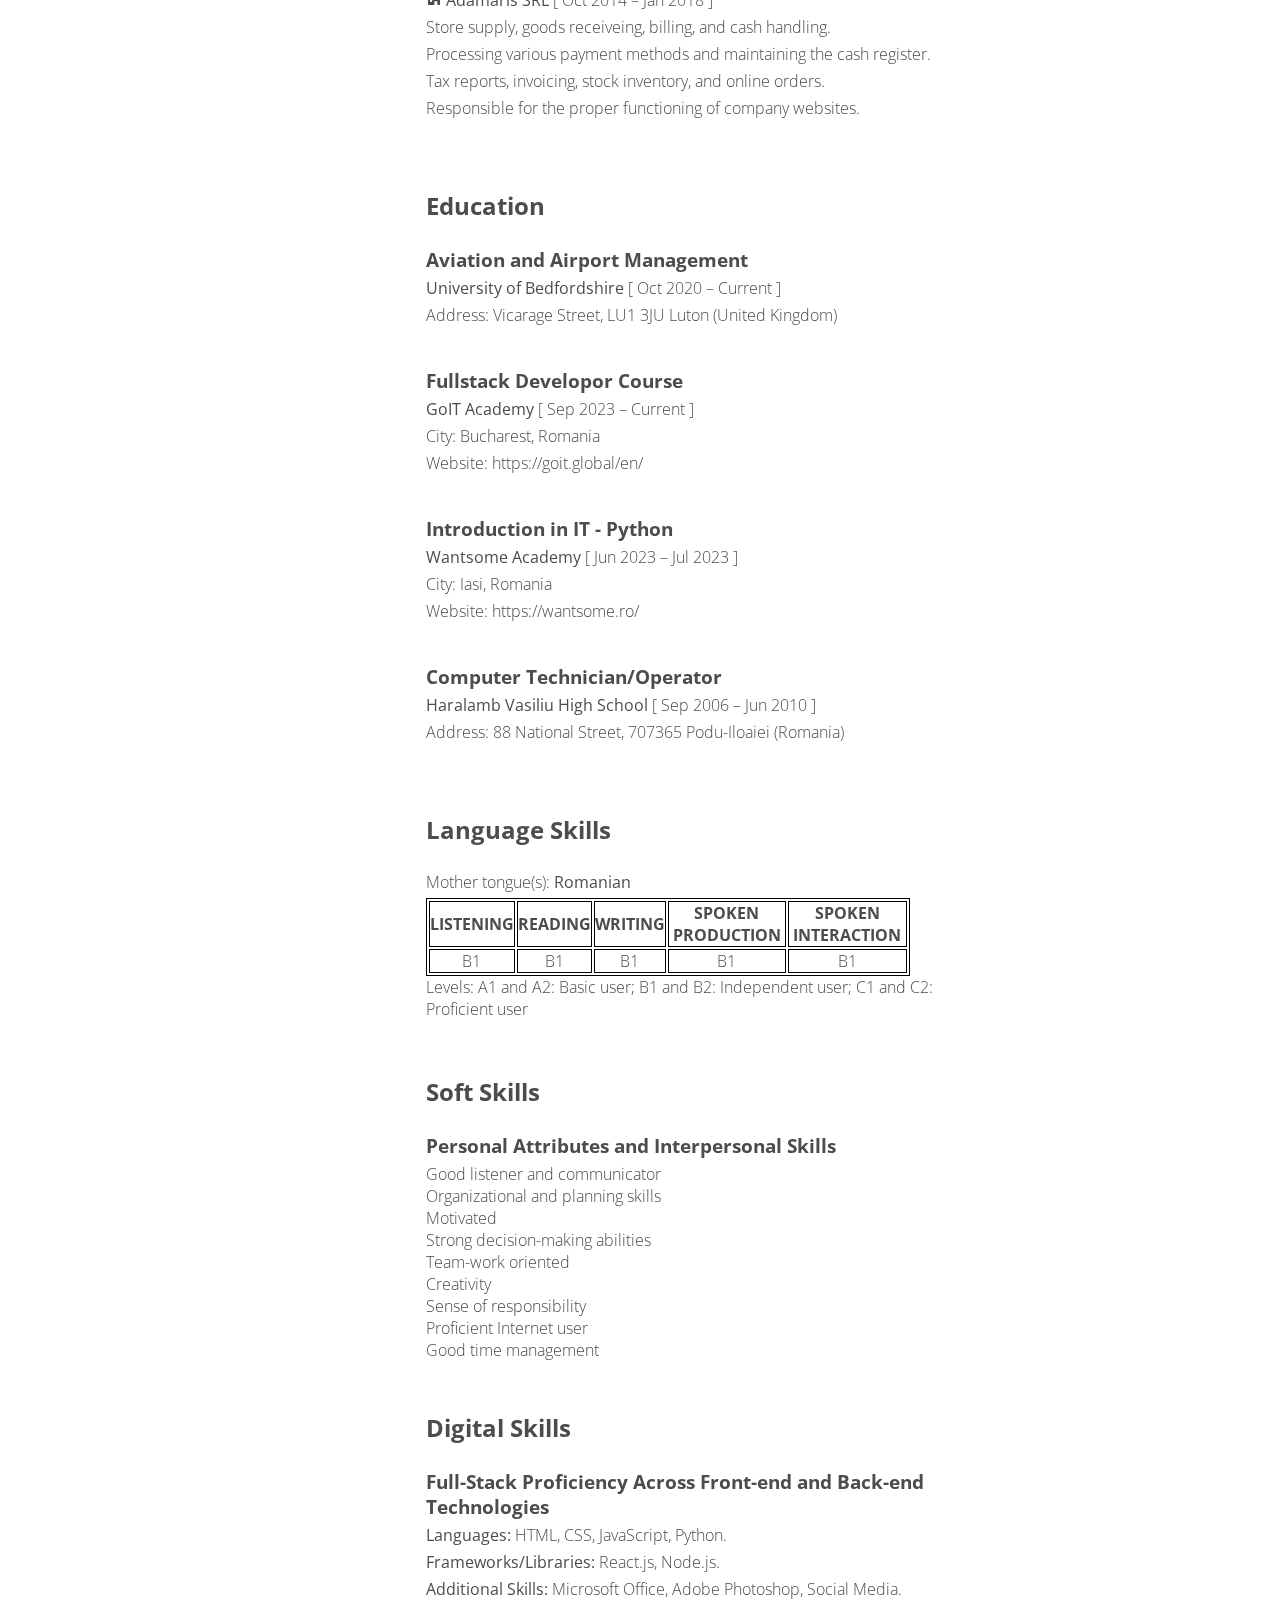
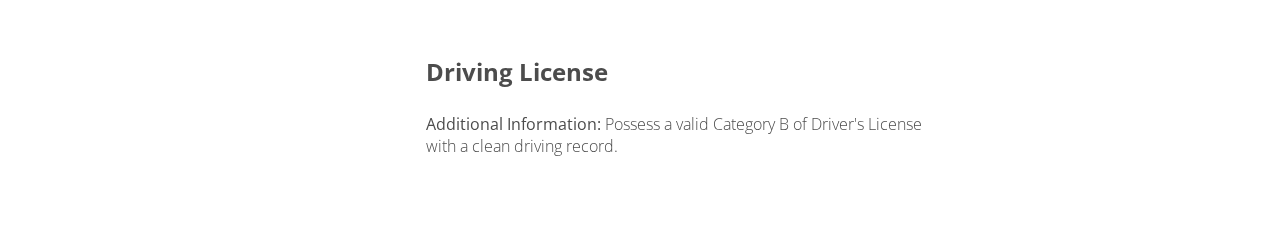
==== commit 9ec8a260: "redirect btn and js file edit" ====
--- a/index.html
+++ b/index.html
@@ -6,7 +6,7 @@
     <title>Resume</title>
     <link rel="preconnect" href="https://fonts.googleapis.com">
     <link rel="preconnect" href="https://fonts.gstatic.com" crossorigin>
-    <link href="https://fonts.googleapis.com/css2?family=Roboto:ital,wght@0,100;0,300;0,400;0,500;0,700;0,900;1,100;1,300;1,400;1,500;1,700;1,900&display=swap" rel="stylesheet">
+    <link href="https://fonts.googleapis.com/css2?family=Open+Sans:ital,wght@0,300..800;1,300..800&display=swap" rel="stylesheet">
     <link rel="stylesheet" href="css/style.css" />
     <link
       rel="stylesheet"
@@ -32,66 +32,66 @@
       </div>
       <ul>
         <li>
-          <a href="index.html">
+          <div onclick="redirect('aboutmeid')">
             <i class="bx bxs-user-detail"></i>
             <span class="nav-item">About me</span>
-          </a>
+          </div>
           <span class="tooltip">About me</span>
         </li>
         <li>
-          <a href="index.html">
+          <div onclick="redirect('portofolioid')">
             <i class="bx bxs-devices"></i>
             <span class="nav-item">Projects</span>
-          </a>
+          </div>
           <span class="tooltip">Projects</span>
         </li>
         <li>
-          <a href="index.html">
+          <div onclick="redirect('workexperienceid')">
             <i class="bx bxs-briefcase"></i>
             <span class="nav-item">Work Experience</span>
-          </a>
+          </div>
           <span class="tooltip">Work Experience</span>
         </li>
         <li>
-          <a href="index.html">
-            <i class="bx bxs-graduation"></i>
+          <div onclick="redirect('educationid')">
+            <i class="bx bxs-graduation" ></i>
             <span class="nav-item">Education</span>
-          </a>
+          </div>
           <span class="tooltip">Education</span>
         </li>
         <li>
-          <a href="index.html">
+          <div onclick="redirect('languageid')">
             <i class="bx bx-world"></i>
             <span class="nav-item">Language Skills</span>
-          </a>
+          </div>
           <span class="tooltip">Language Skills</span>
         </li>
         <li>
-          <a href="index.html">
+          <div onclick="redirect('softid')">
             <i class="bx bxs-business"></i>
             <span class="nav-item">Soft Skills</span>
-          </a>
+          </div>
           <span class="tooltip">Soft Skills</span>
         </li>
         <li>
-          <a href="index.html">
+          <div onclick="redirect('digitalid')">
             <i class="bx bx-laptop"></i>
             <span class="nav-item">Digital Skills</span>
-          </a>
+          </div>
           <span class="tooltip">Digital Skills</span>
         </li>
         <li>
-          <a href="index.html">
+          <div onclick="redirect('drivingid')">
             <i class="bx bxs-car"></i>
             <span class="nav-item">Driving License</span>
-          </a>
+          </div>
           <span class="tooltip">Driving License</span>
         </li>
         <li>
-          <a href="contact.html">
+          <div onclick="redirect('contactid')">
             <i class="bx bxs-contact"></i>
             <span class="nav-item">Contact</span>
-          </a>
+          </div>
           <span class="tooltip">Contact</span>
         </li>
       </ul>
@@ -110,7 +110,7 @@
             solutions and alternatives that meet your business requirements.
           </p>
         </div>
-        <div class="chld-container user-details">
+        <div class="chld-container user-details" id="aboutmeid">
           <h2>Andrei-Gabriel Paiu-Rotundu</h2>
           <ul>
             <li>
@@ -138,7 +138,7 @@
             </li>
           </ul>
         </div>
-        <div class="chld-container portofolio">
+        <div class="chld-container portofolio" id="portofolioid">
           <h2>Portofolio</h2>
           <div class="portofolio-container">
             <div class="card">
@@ -171,7 +171,7 @@
             </div>
           </div>
         </div>
-        <div class="chld-container work-experience">
+        <div class="chld-container work-experience" id="workexperienceid">
           <h2>Work Experience</h2>
           <div>
             <h3><i class='bx bxs-package'></i> Amazon Associate EMA4 (Birmingham)</h3>
@@ -272,7 +272,7 @@
             <p>Responsible for the proper functioning of company websites.</p>
           </div>
         </div>
-        <div class="chld-container education">
+        <div class="chld-container education" id="educationid">
           <h2>Education</h2>
           <div>
             <h3>Aviation and Airport Management</h3>
@@ -300,7 +300,7 @@
             <p>Address: 88 National Street, 707365 Podu-Iloaiei (Romania)</p>
         </div>
       </div>
-      <div class="chld-container language-skills">
+      <div class="chld-container language-skills" id="languageid">
         <h2>Language Skills</h2>
         <p>Mother tongue(s): <strong>Romanian</strong></p>
         <table>
@@ -321,7 +321,7 @@
         </table>
         <p>Levels: A1 and A2: Basic user; B1 and B2: Independent user; C1 and C2: Proficient user</p>
       </div>
-      <div class="chld-container soft-skills">
+      <div class="chld-container soft-skills" id="softid">
         <h2>Soft Skills</h2>
         <h3>Personal Attributes and Interpersonal Skills</h3>
         <ul>
@@ -336,14 +336,14 @@
           <li>Good time management</li>
         </ul>
       </div>
-      <div class="chld-container digital-skills">
+      <div class="chld-container digital-skills" id="digitalid">
         <h2>Digital Skills</h2>
         <h3>Full-Stack Proficiency Across Front-end and Back-end Technologies</h3>
         <p><strong>Languages:</strong> HTML, CSS, JavaScript, Python.</p>
         <p><strong>Frameworks/Libraries:</strong> React.js, Node.js.</p>
         <p><strong>Additional Skills:</strong> Microsoft Office, Adobe Photoshop, Social Media.</p>
       </div>
-      <div class="chld-container drivind-license">
+      <div class="chld-container drivind-license" id="drivingid">
         <h2>Driving License</h2>
         <p><strong>Additional Information:</strong> Possess a valid Category B of Driver's License with a clean driving record.</p>
       </div>
--- a/css/style.css
+++ b/css/style.css
@@ -2,7 +2,7 @@
     margin: 0;
     padding: 0;
     box-sizing: border-box;
-    font-family: "Roboto", sans-serif;
+    font-family: "Open Sans", sans-serif;
 }
 
 body {
@@ -164,7 +164,7 @@
     margin: 0.8rem auto;
 }
 
-.sidebar ul li a {
+.sidebar ul li div {
     color: #FFF;
     display: flex;
     align-items: center;
@@ -172,12 +172,12 @@
     border-radius: 0.8rem;
 }
 
-.sidebar ul li a:hover {
+.sidebar ul li div:hover {
     background-color: #FFF;
     color: #052659;
 }
 
-.sidebar ul li a i {
+.sidebar ul li div i {
     min-width: 50px;
     text-align: center;
     height: 50px;
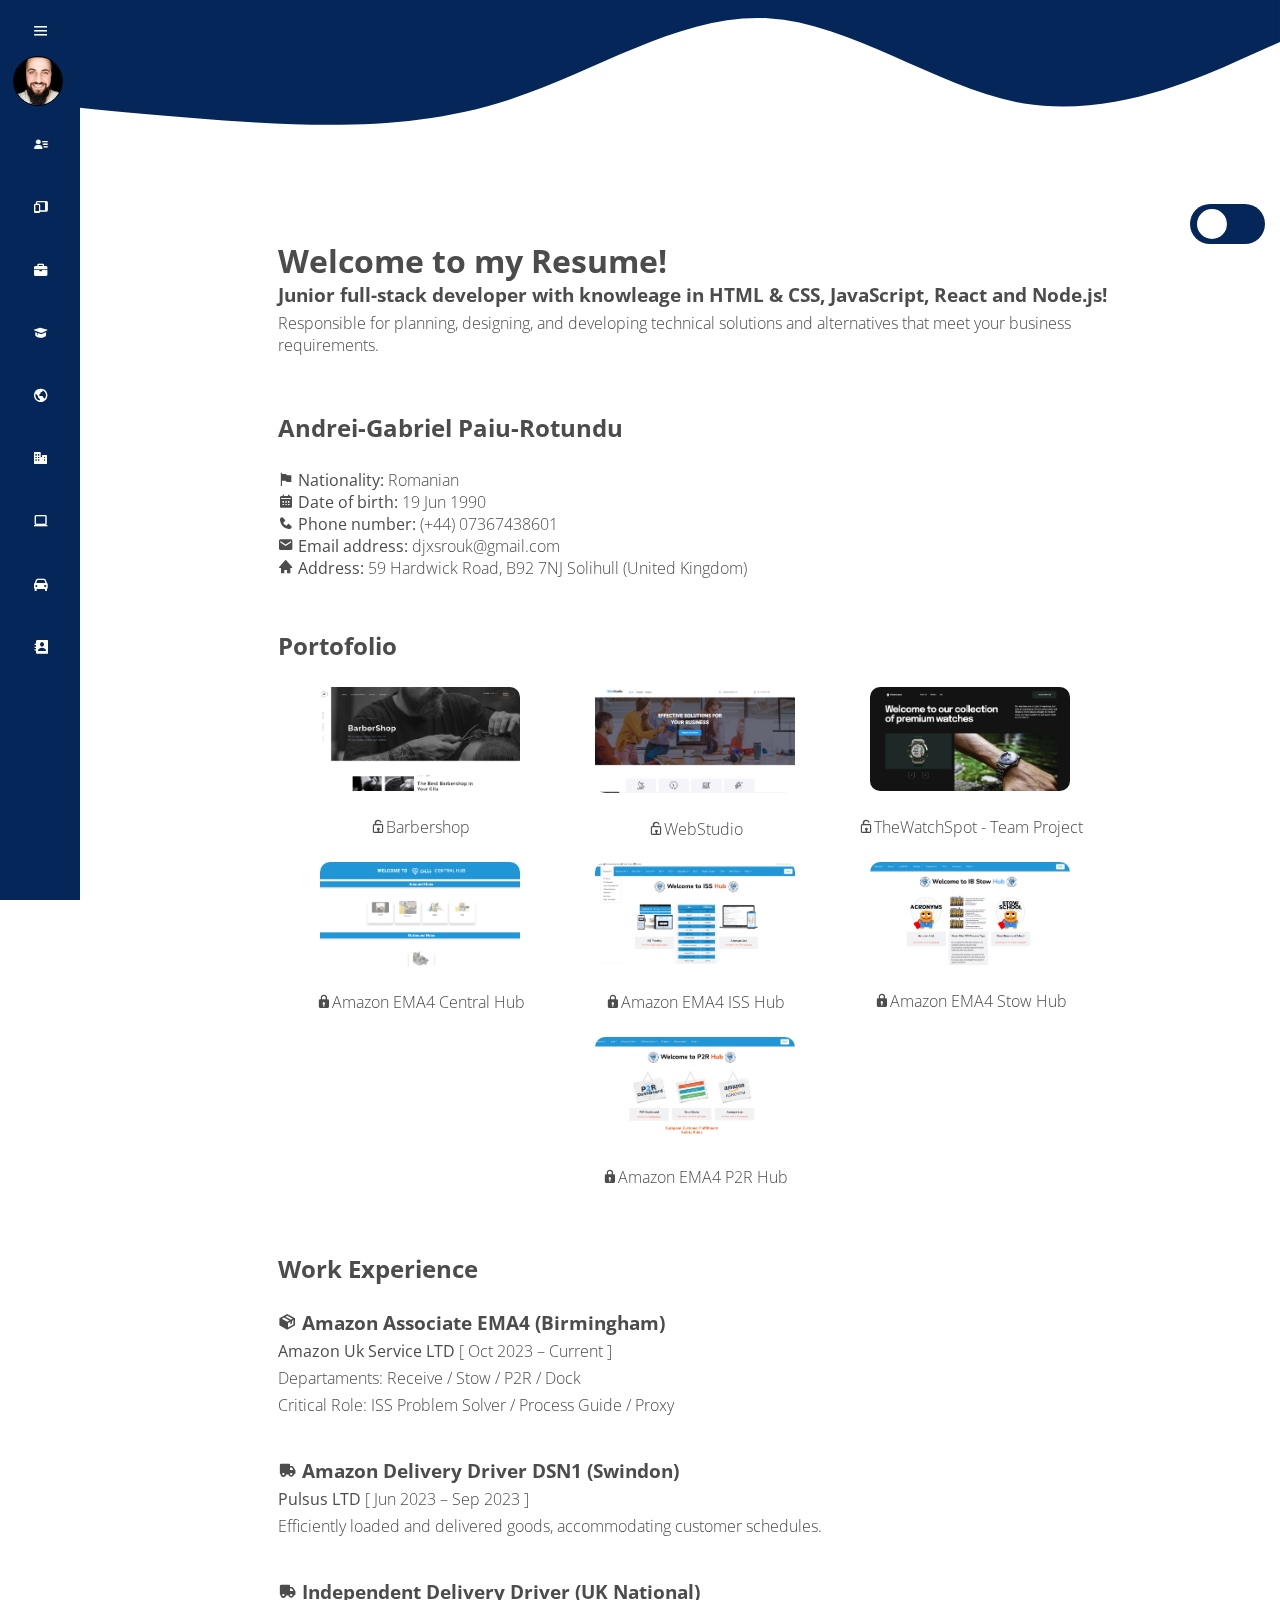
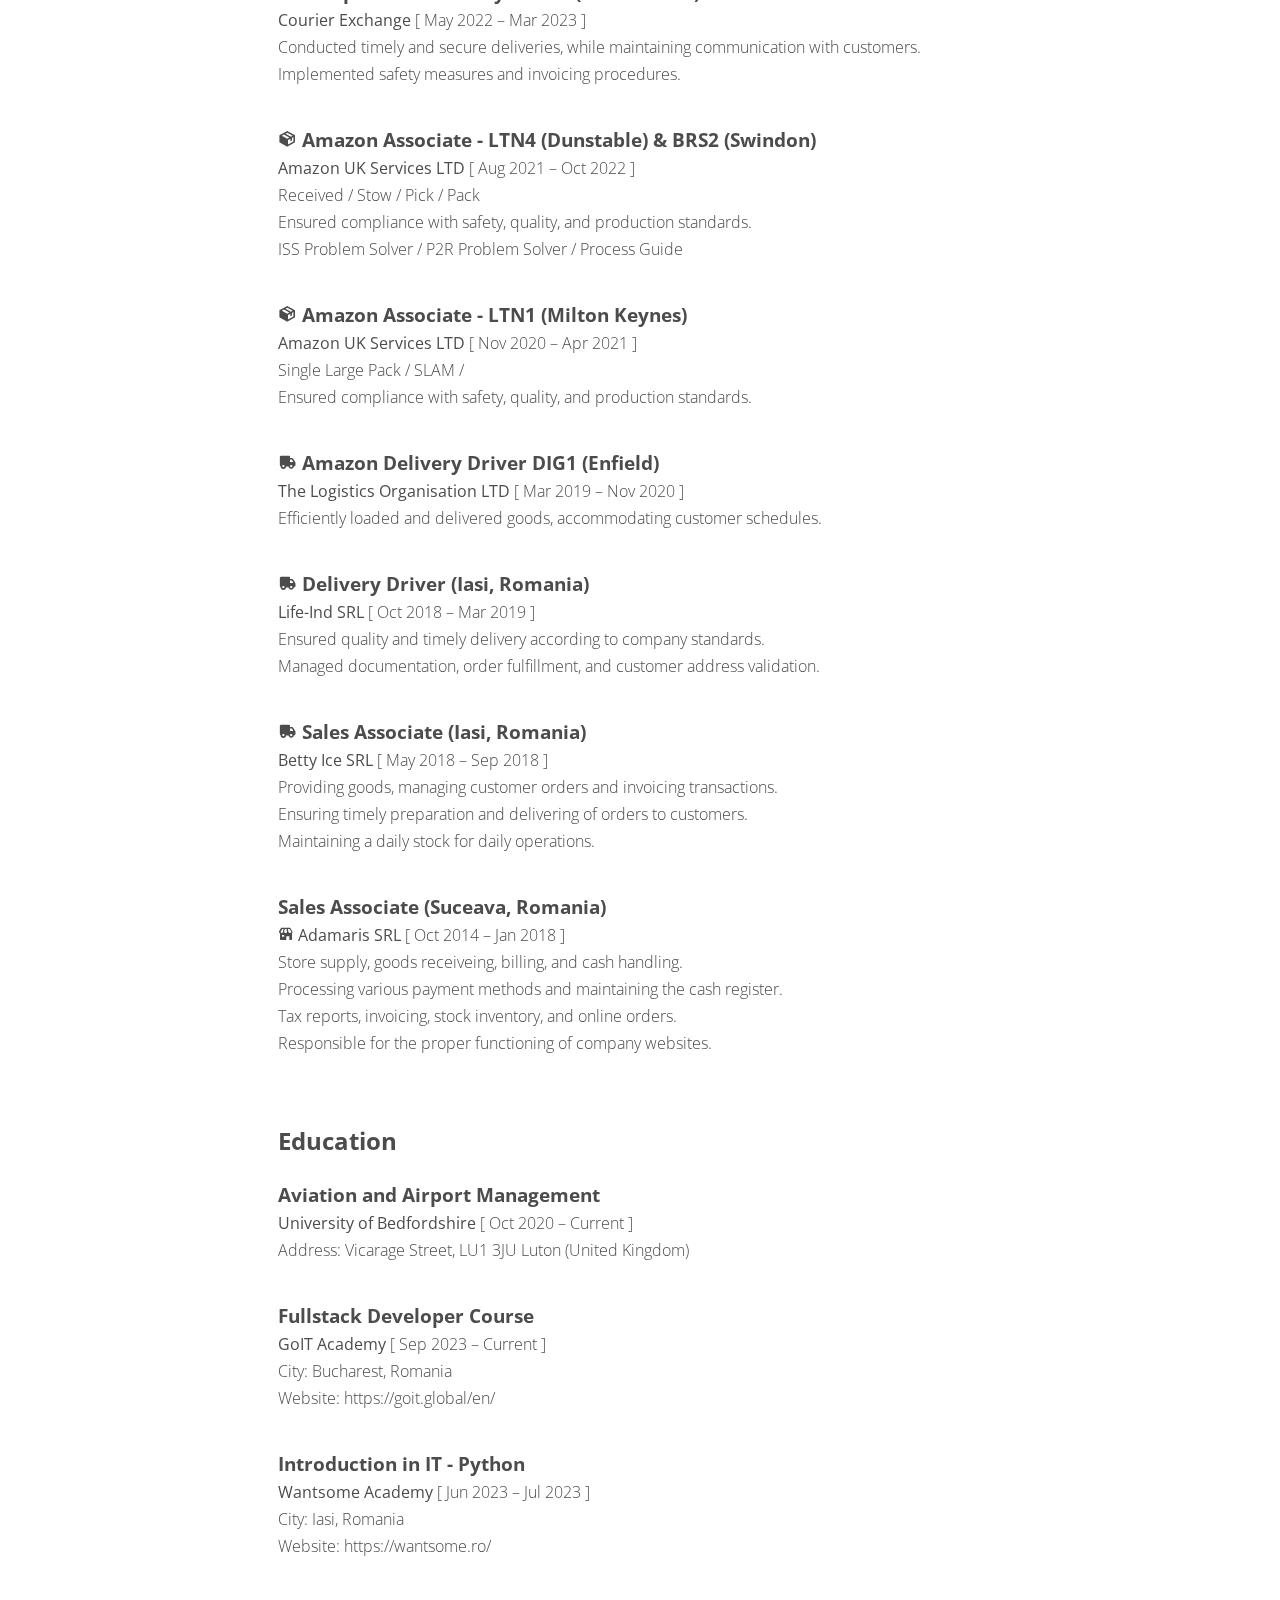
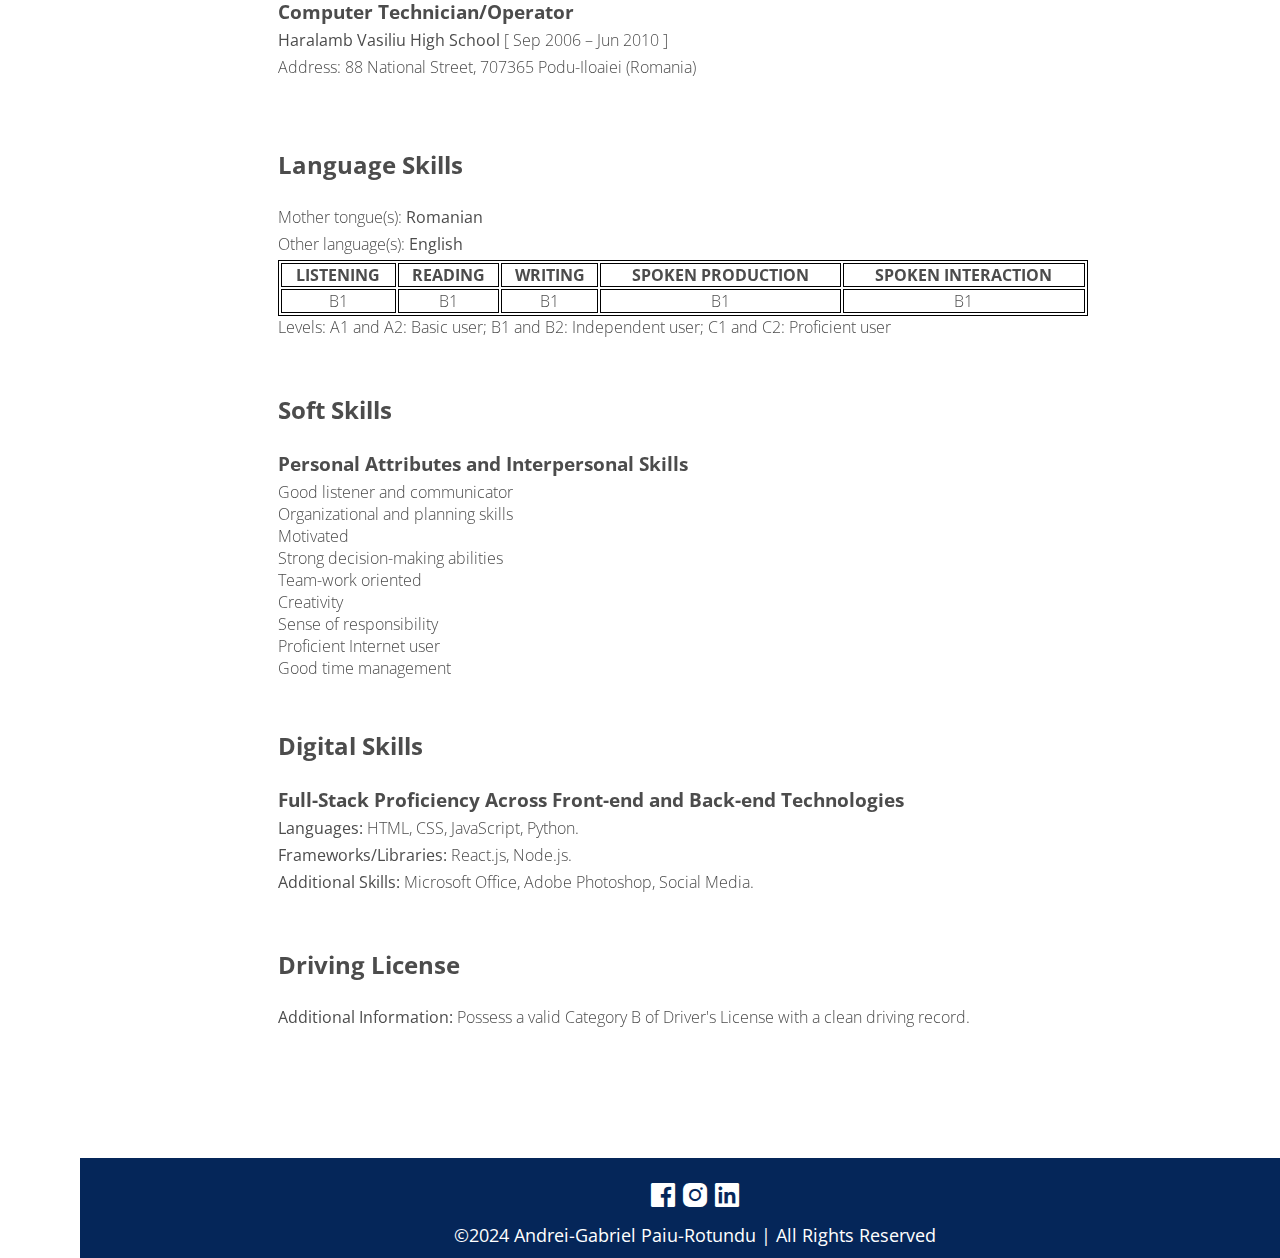
==== commit 1c72dca2: "update resume index & style css" ====
--- a/index.html
+++ b/index.html
@@ -14,6 +14,9 @@
     />
   </head>
   <body>
+    <header >
+      <img src="img/wave-top.svg" alt="wave-top" class="header">
+    </header>
     <div class="sidebar">
       <div class="top">
         <div class="logo">
@@ -281,7 +284,7 @@
             <br />
         </div>
         <div>
-            <h3>Fullstack Developor Course</h3>
+            <h3>Fullstack Developer Course</h3>
             <p><strong>GoIT Academy</strong> [ Sep 2023 – Current ]</p>
             <p>City: Bucharest, Romania</p>
             <p>Website: https://goit.global/en/ </p>
@@ -303,6 +306,7 @@
       <div class="chld-container language-skills" id="languageid">
         <h2>Language Skills</h2>
         <p>Mother tongue(s): <strong>Romanian</strong></p>
+        <p>Other language(s): <strong>English</strong> </p>
         <table>
           <tr>
             <th>LISTENING</th>
@@ -348,6 +352,15 @@
         <p><strong>Additional Information:</strong> Possess a valid Category B of Driver's License with a clean driving record.</p>
       </div>
     </div>
+   
   </body>
+  <footer>
+    <ul class="social_icon">
+      <li><a href="https://www.facebook.com/djxsrouk" target="_blank"><i class='bx bxl-facebook-square' ></i></i></a></li>
+      <li><a href="https://www.instagram.com/djxsrouk" target="_blank"><i class='bx bxl-instagram-alt' ></i></a></li>
+      <li><a href="https://www.linkedin.com/in/andrei-gabriel-paiu-rotundu" target="_blank"><i class='bx bxl-linkedin-square' ></i></a></li>
+    </ul>
+    <p>©2024 Andrei-Gabriel Paiu-Rotundu | All Rights Reserved</p>
+  </footer>
   <script type="text/javascript" src="js/script.js"></script>
 </html>
--- a/css/style.css
+++ b/css/style.css
@@ -7,17 +7,19 @@
 
 body {
     background-color: #FFF;
+    width: 100%;
 }
 
 #toggle {
     top: 15px;
+    right: 45px;
     -webkit-appearance: none;
     appearance: none;
     height: 40px;
     width: 75px;
     background-color:#052659;
     position: absolute;
-    right: 0;
+    
     border-radius: 20px;
     outline: none;
     cursor: pointer;
@@ -78,7 +80,7 @@
     position: fixed;
     top: 0;
     left: 0;
-    height: 100vh;
+    height: 100%;
     width: 80px;
     background-color: #052659;
     padding: .4rem .8rem;
@@ -223,12 +225,11 @@
 
 .main-content {
     position: relative;
-    min-height: 100vh;
+    min-height: 100%;
     top: 0;
     left: 80px;
     transition: all 0.5s ease;
-    width: calc(100% - 80px);
-    padding: 1rem;
+    width: calc(100% - 50px);
     color: #4c4c4c;
 }
 
@@ -241,7 +242,7 @@
 .chld-container {
     /* border: 1px solid lightgray; */
     border-radius: 15px;
-    width: calc(100% - 50%);
+    width: calc(100% - 25%);
     font-weight: 300;
     padding: 25px;
     margin: 0 auto;
@@ -275,6 +276,9 @@
     list-style-type: none;
 }
 
+.drivind-license {
+    padding-bottom: 100px;
+}
 /* portofolio */
 .portofolio-container {
     display: flex;
@@ -341,9 +345,57 @@
     text-decoration: none;
     color: inherit;
 }
-
-
-/* .work-experience {
-    overflow: auto;
-    height: 500px;
-} */+/* header */
+.header {
+    position: static;
+    top: 0;
+    width: 100%;
+    margin-top: -100px;
+
+}
+/* footer */
+
+footer {
+    position: relative;
+    width: 100%;
+    bottom: 0px;
+    background-color: #052659;
+    height: 100px;
+    display: flex;
+    justify-content: center;
+    align-items: center;
+    flex-direction: column;
+}
+
+footer .social_icon {
+    position: relative;
+    display: flex;
+    justify-content: center;
+    align-items: center;
+    margin: 5px 0;
+    flex-wrap: wrap;
+}
+
+footer .social_icon li {
+    list-style: none;
+}
+
+footer .social_icon li a {
+    font-size: 2em;
+    color: #FFF;
+
+    display: inline-block;
+    transition: 0.5s;
+}
+
+footer .social_icon li a:hover {
+    transform: translateY(-10px);
+}
+
+
+footer p {
+    color: #FFF;
+    text-align: center;
+
+    font-size: 1.1em;
+}
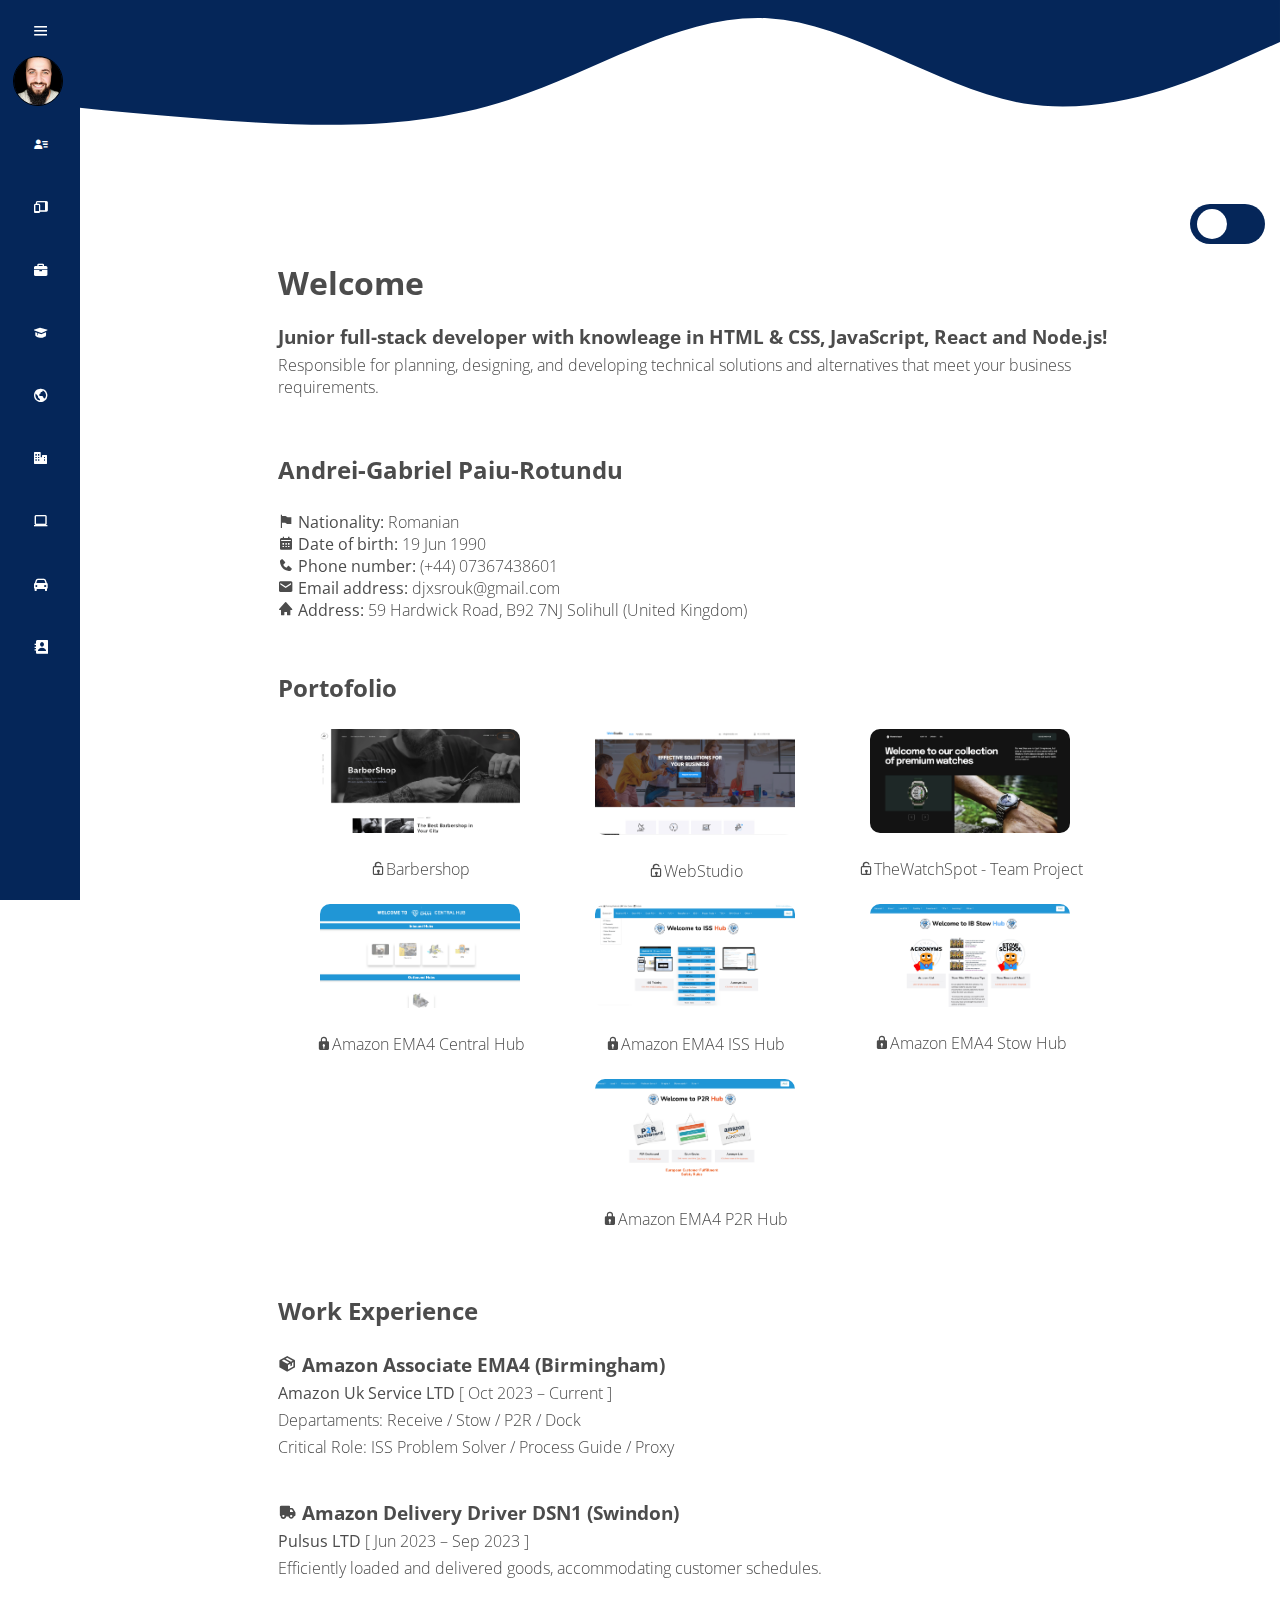
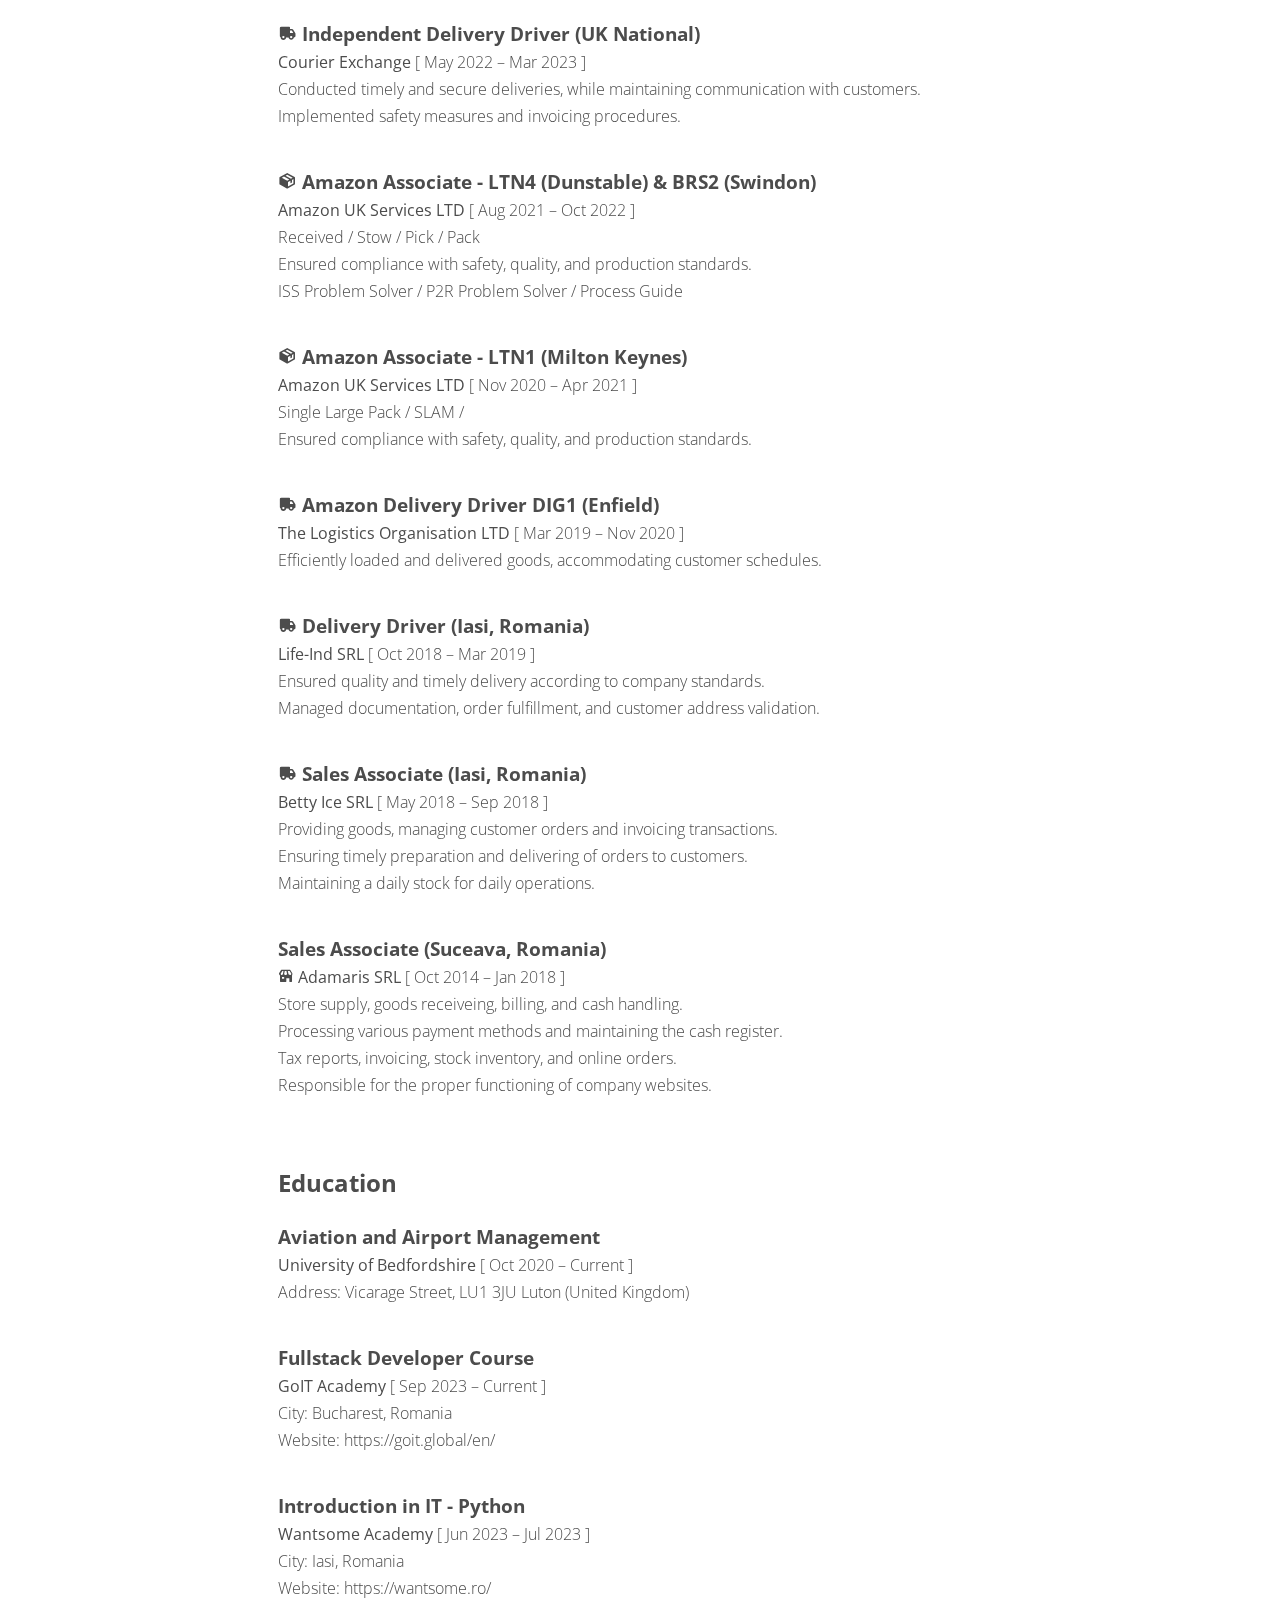
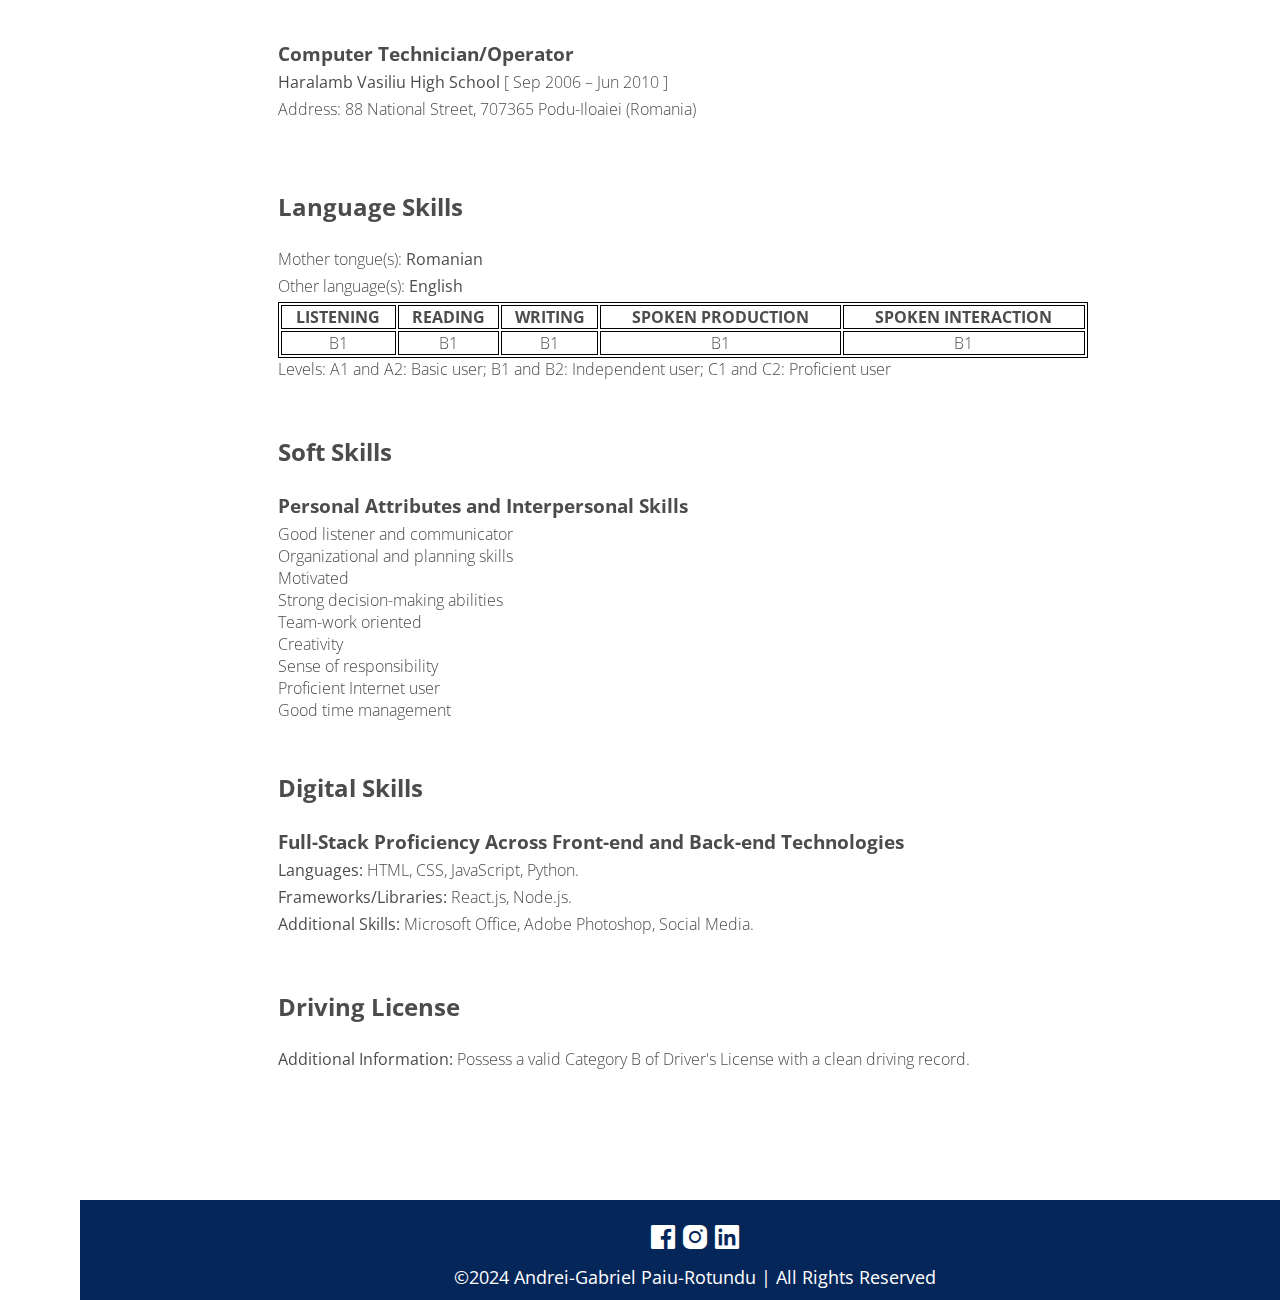
==== commit 9f4f9a74: "update responsive title main-page" ====
--- a/index.html
+++ b/index.html
@@ -103,7 +103,13 @@
       <div class="container">
         <input type="checkbox" id="toggle" />
         <div class="chld-container main-title">
-          <h1>Welcome to my Resume!</h1>
+          <div class="title-section"><h1>Welcome</h1></div> 
+          <div class="title-section"> 
+            <span><h1>to my Resume!</h1></span>
+          </div>
+
+
+
           <h3>
             Junior full-stack developer with knowleage in HTML & CSS,
             JavaScript, React and Node.js!
--- a/css/style.css
+++ b/css/style.css
@@ -237,7 +237,90 @@
     padding: 25px;    
 }
 
-
+.title-section {
+    display: inline-block;
+    overflow: hidden;
+    white-space: nowrap;
+}
+
+.title-section:first-of-type {
+    /* For increasing performance 
+                       ID/Class should've been used. 
+                       For a small demo 
+                       it's okaish for now */
+    animation: showup 7s infinite;
+}
+
+.title-section:last-of-type {
+    width: 0px;
+    animation: reveal 7s infinite;
+}
+
+.title-section:last-of-type span {
+    margin-left: -355px;
+    animation: slidein 7s infinite;
+}
+
+@keyframes showup {
+    0% {
+        opacity: 0;
+    }
+
+    20% {
+        opacity: 1;
+    }
+
+    80% {
+        opacity: 1;
+    }
+
+    100% {
+        opacity: 0;
+    }
+}
+
+@keyframes slidein {
+    0% {
+        margin-left: -800px;
+    }
+
+    20% {
+        margin-left: -800px;
+    }
+
+    35% {
+        margin-left: 0px;
+    }
+
+    100% {
+        margin-left: 0px;
+    }
+}
+
+@keyframes reveal {
+    0% {
+        opacity: 0;
+        width: 0px;
+    }
+
+    20% {
+        opacity: 1;
+        width: 0px;
+    }
+
+    30% {
+        width: 355px;
+    }
+
+    80% {
+        opacity: 1;
+    }
+
+    100% {
+        opacity: 0;
+        width: 355px;
+    }
+}
 
 .chld-container {
     /* border: 1px solid lightgray; */
@@ -399,3 +482,4 @@
 
     font-size: 1.1em;
 }
+
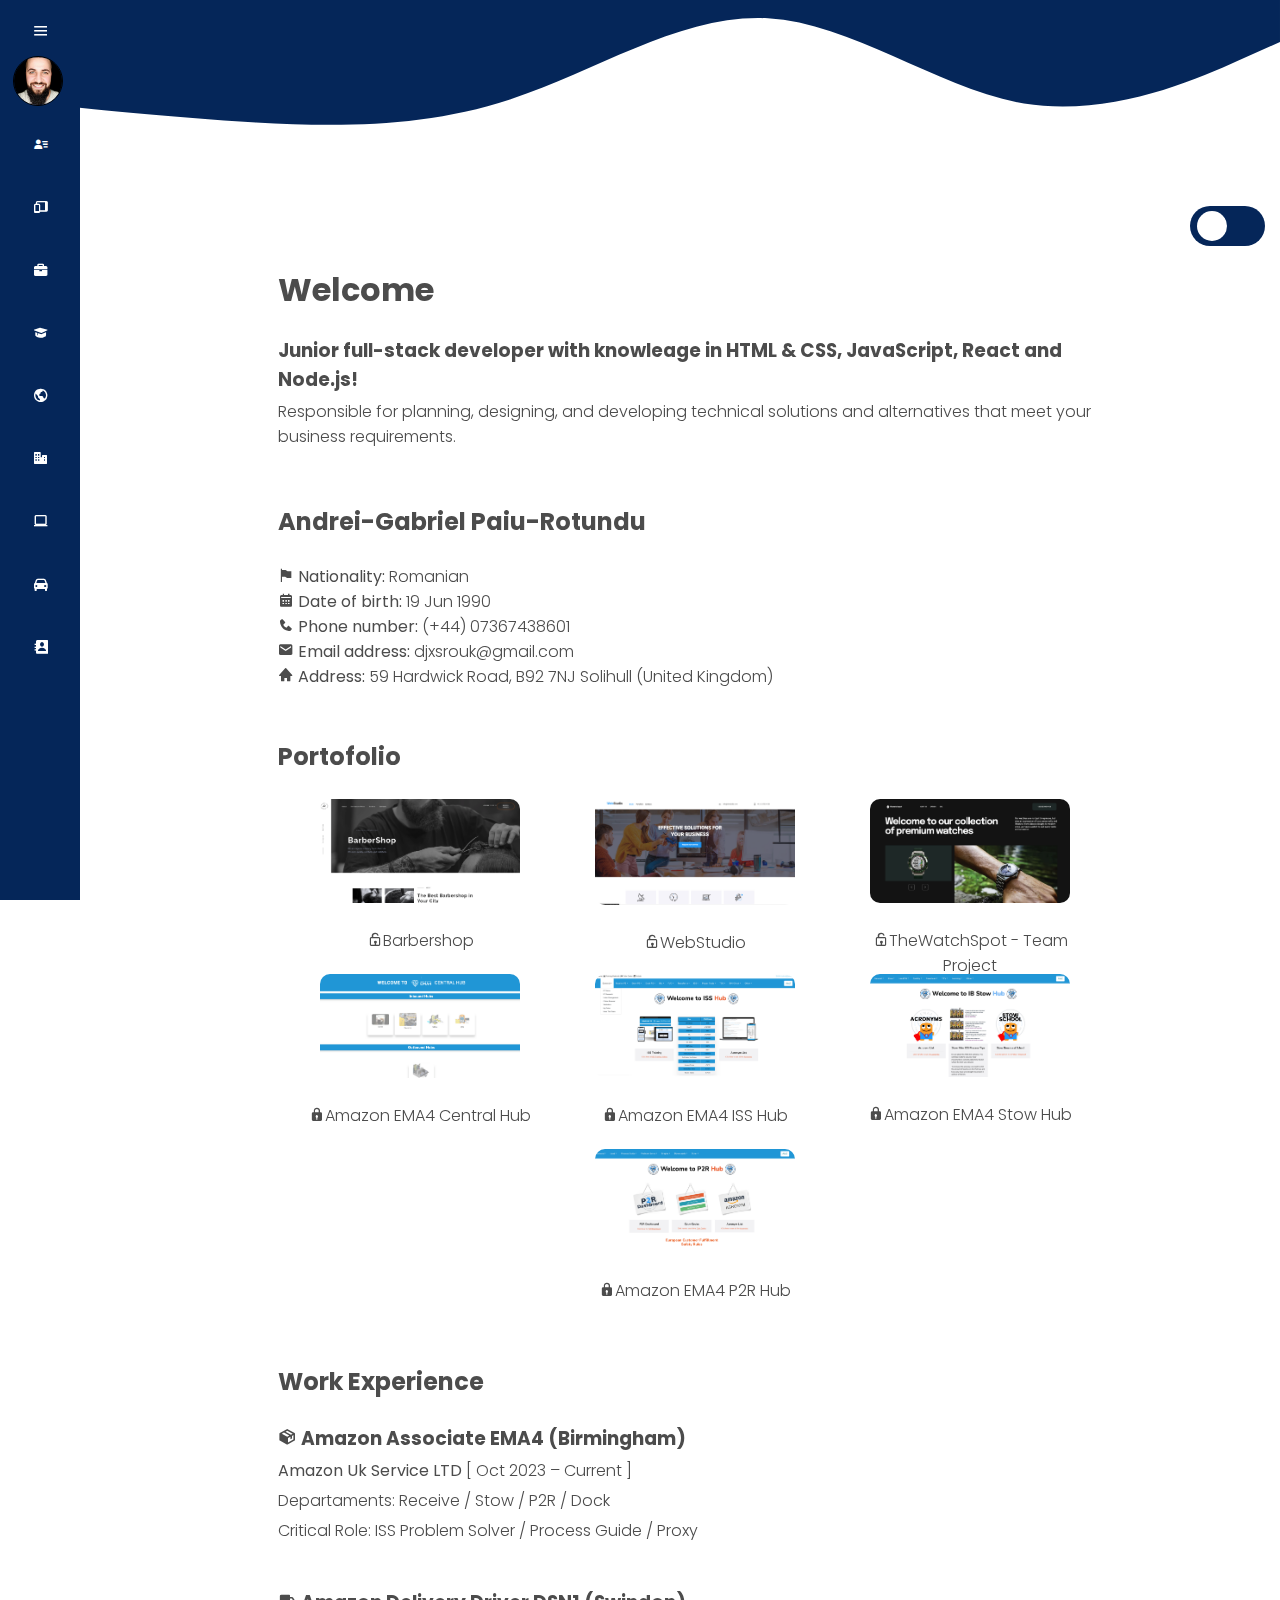
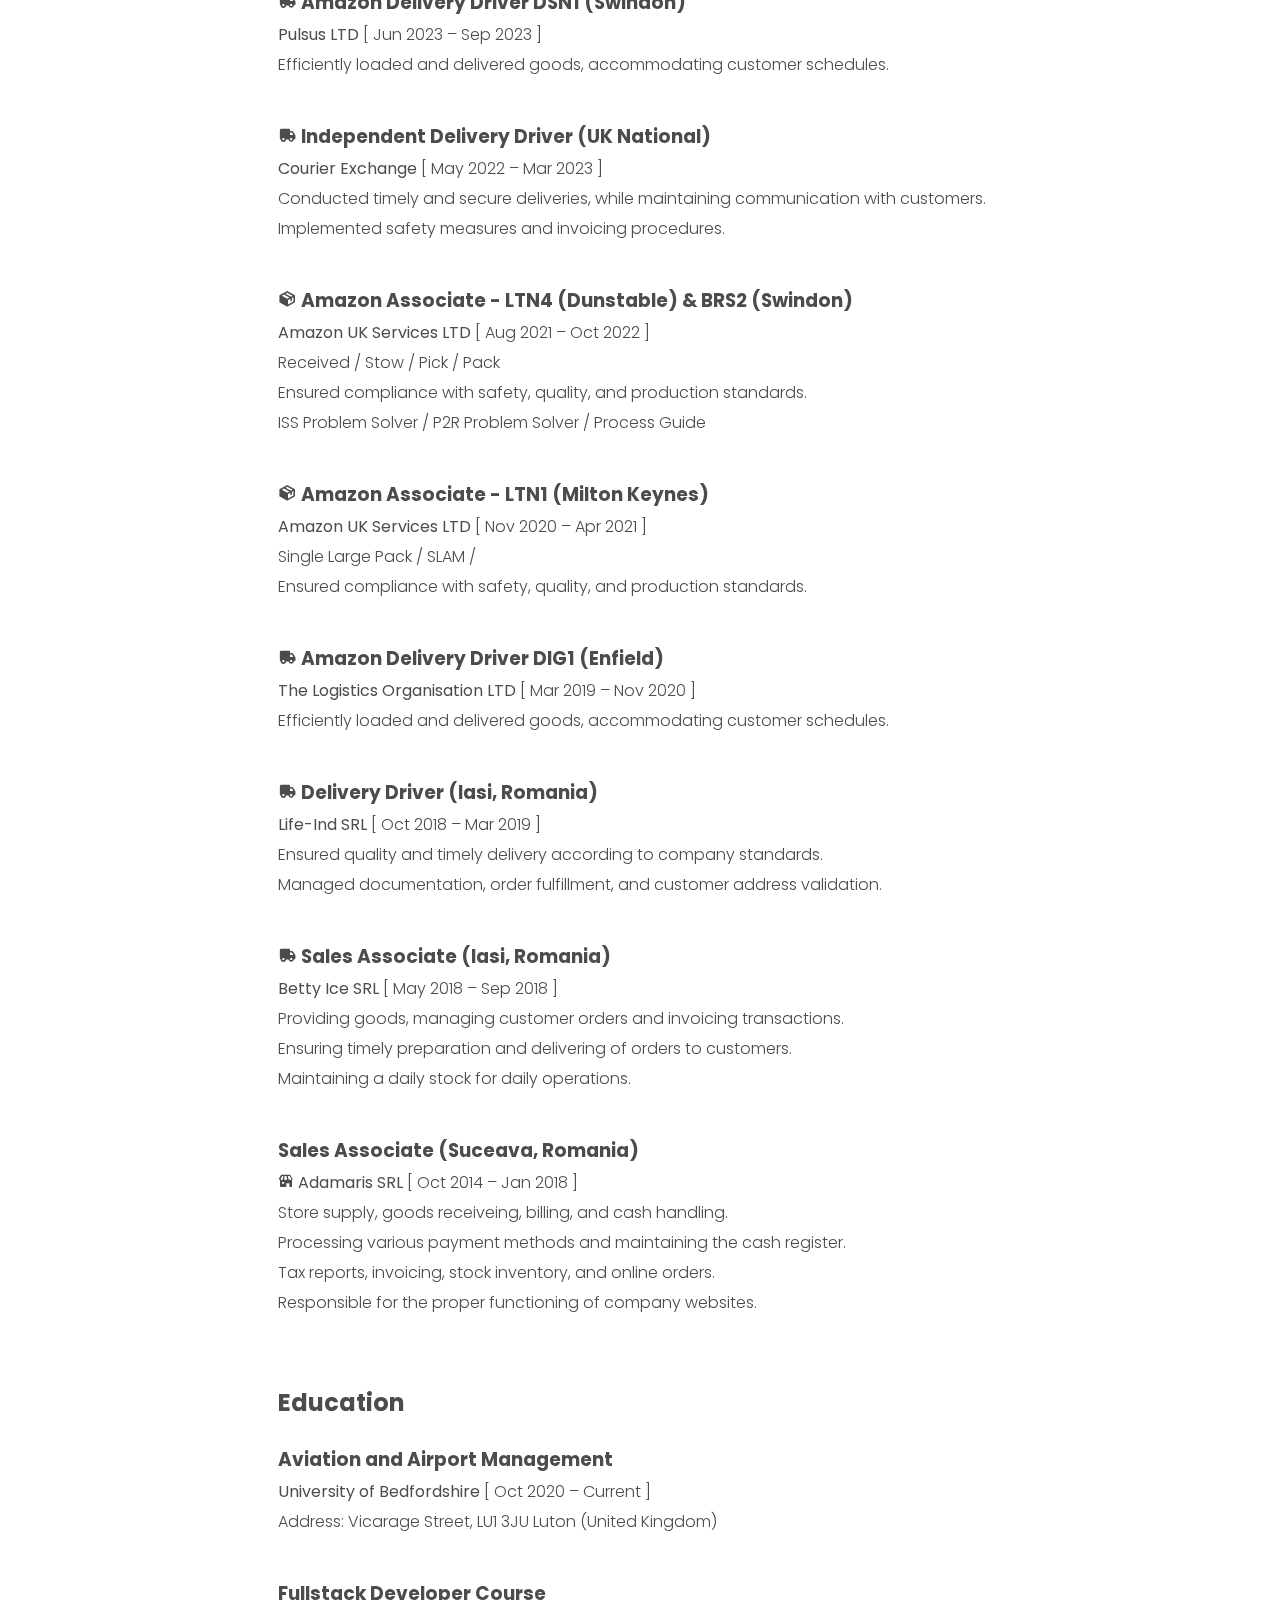
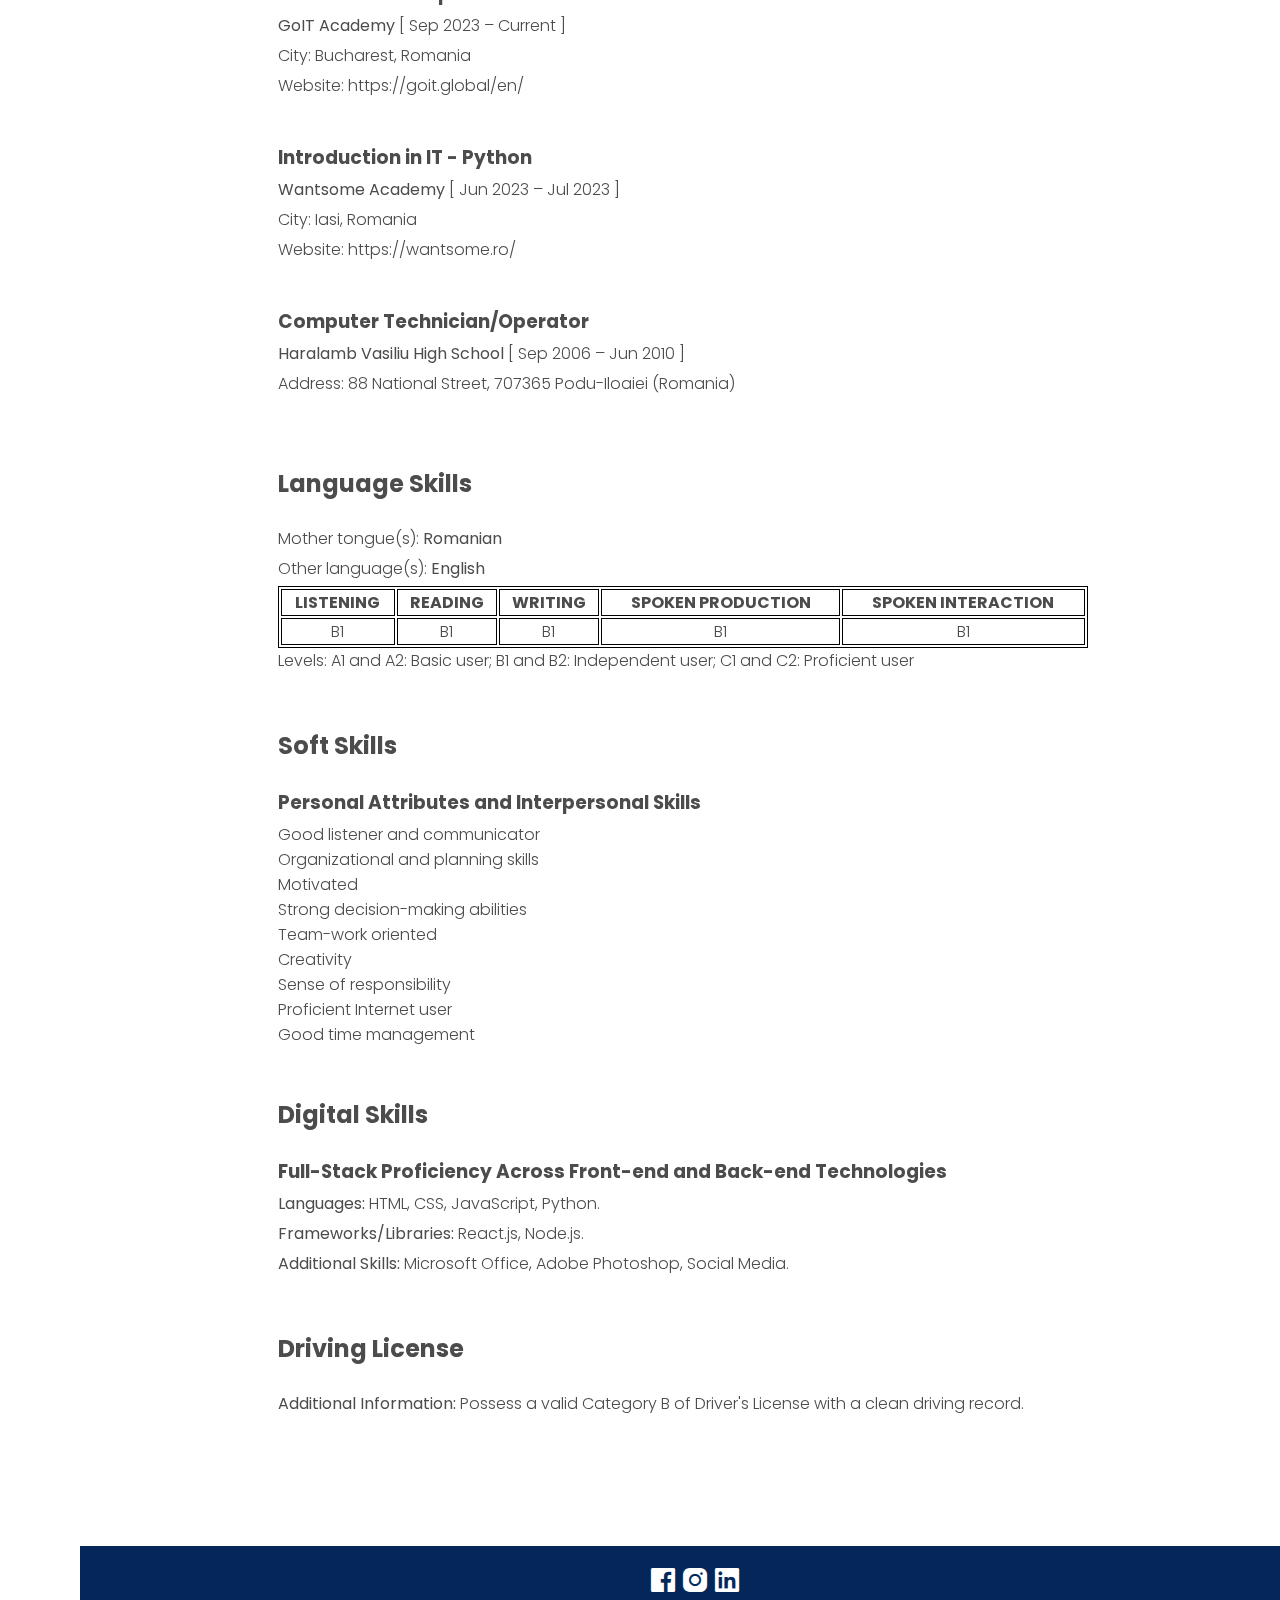
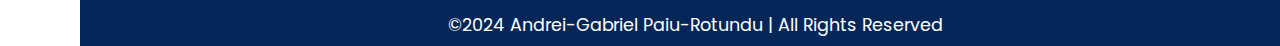
==== commit 91c1d2cb: "update font family" ====
--- a/index.html
+++ b/index.html
@@ -5,8 +5,8 @@
     <meta name="viewport" content="width=device-width, initial-scale=1.0" />
     <title>Resume</title>
     <link rel="preconnect" href="https://fonts.googleapis.com">
-    <link rel="preconnect" href="https://fonts.gstatic.com" crossorigin>
-    <link href="https://fonts.googleapis.com/css2?family=Open+Sans:ital,wght@0,300..800;1,300..800&display=swap" rel="stylesheet">
+<link rel="preconnect" href="https://fonts.gstatic.com" crossorigin>
+<link href="https://fonts.googleapis.com/css2?family=Poppins:ital,wght@0,100;0,200;0,300;0,400;0,500;0,600;0,700;0,800;0,900;1,100;1,200;1,300;1,400;1,500;1,600;1,700;1,800;1,900&display=swap" rel="stylesheet">
     <link rel="stylesheet" href="css/style.css" />
     <link
       rel="stylesheet"
--- a/css/style.css
+++ b/css/style.css
@@ -2,7 +2,7 @@
     margin: 0;
     padding: 0;
     box-sizing: border-box;
-    font-family: "Open Sans", sans-serif;
+    font-family: Poppins, sans-serif;
 }
 
 body {
